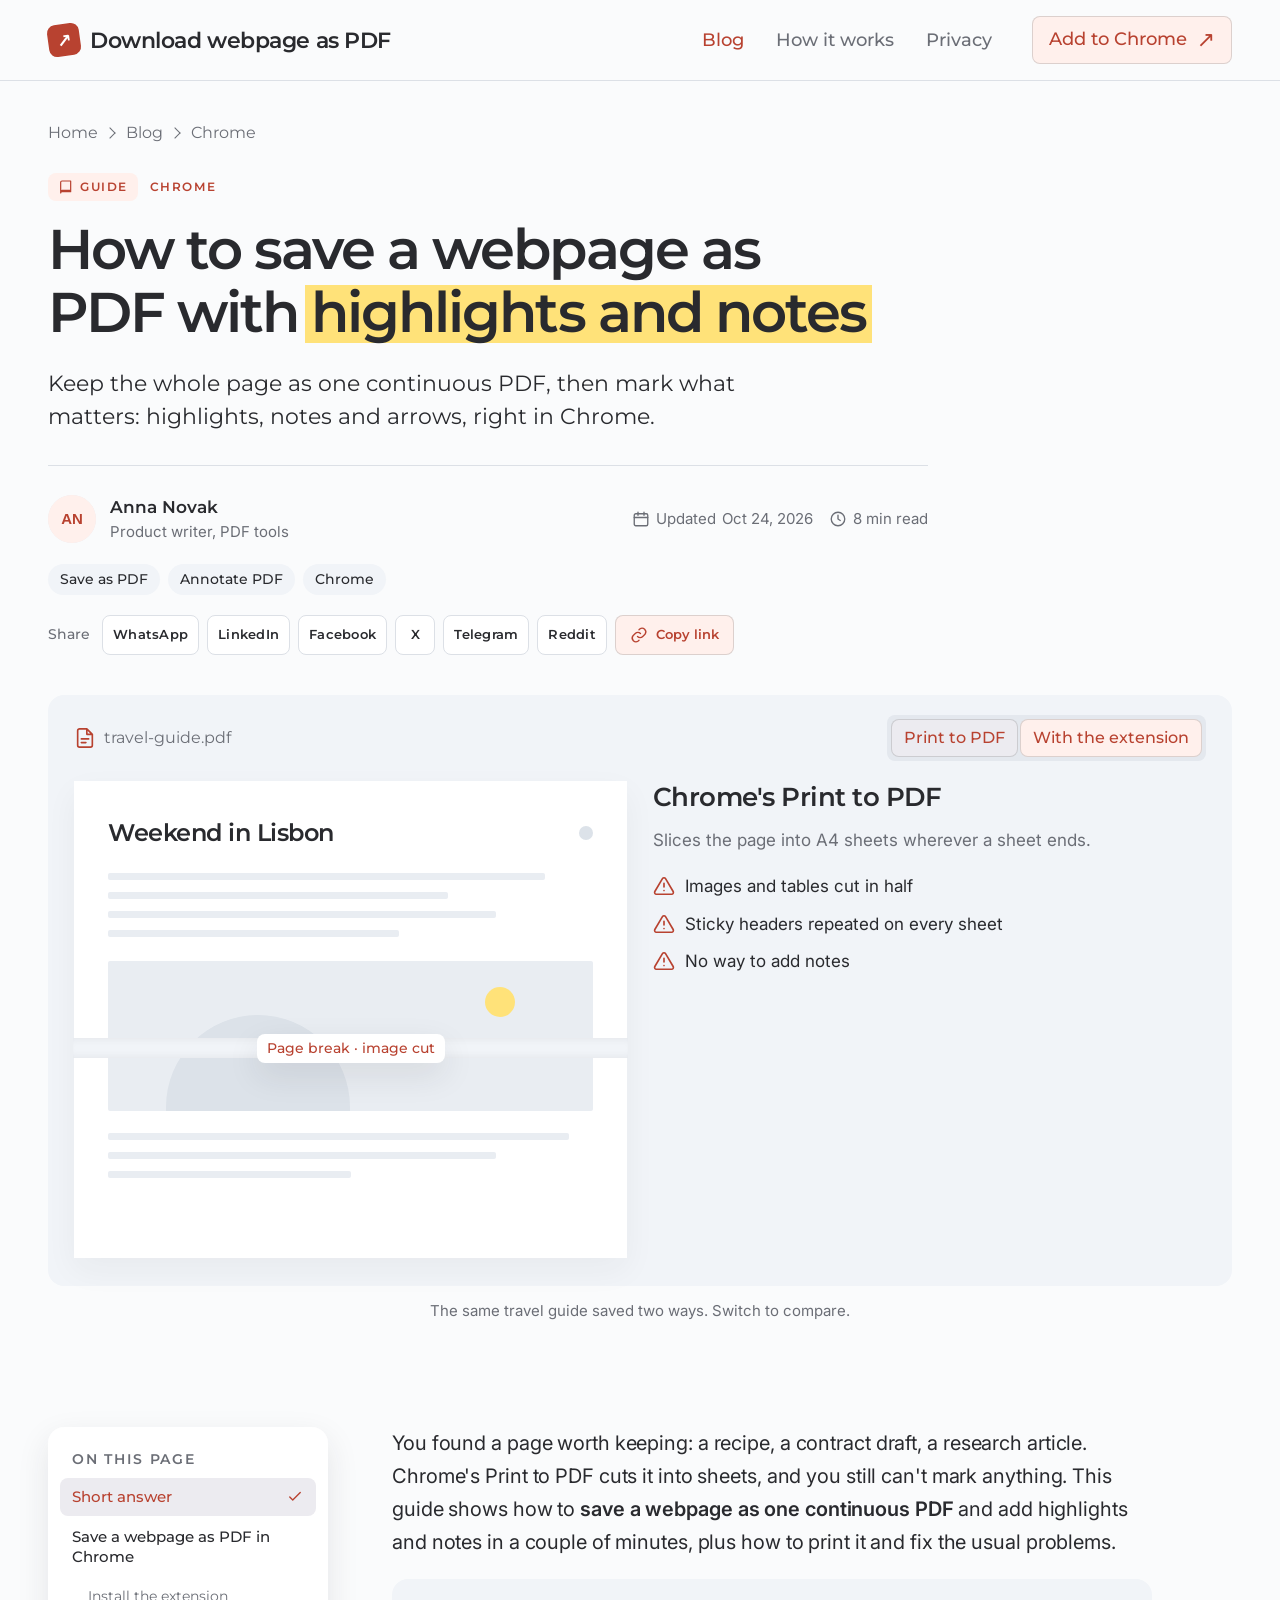
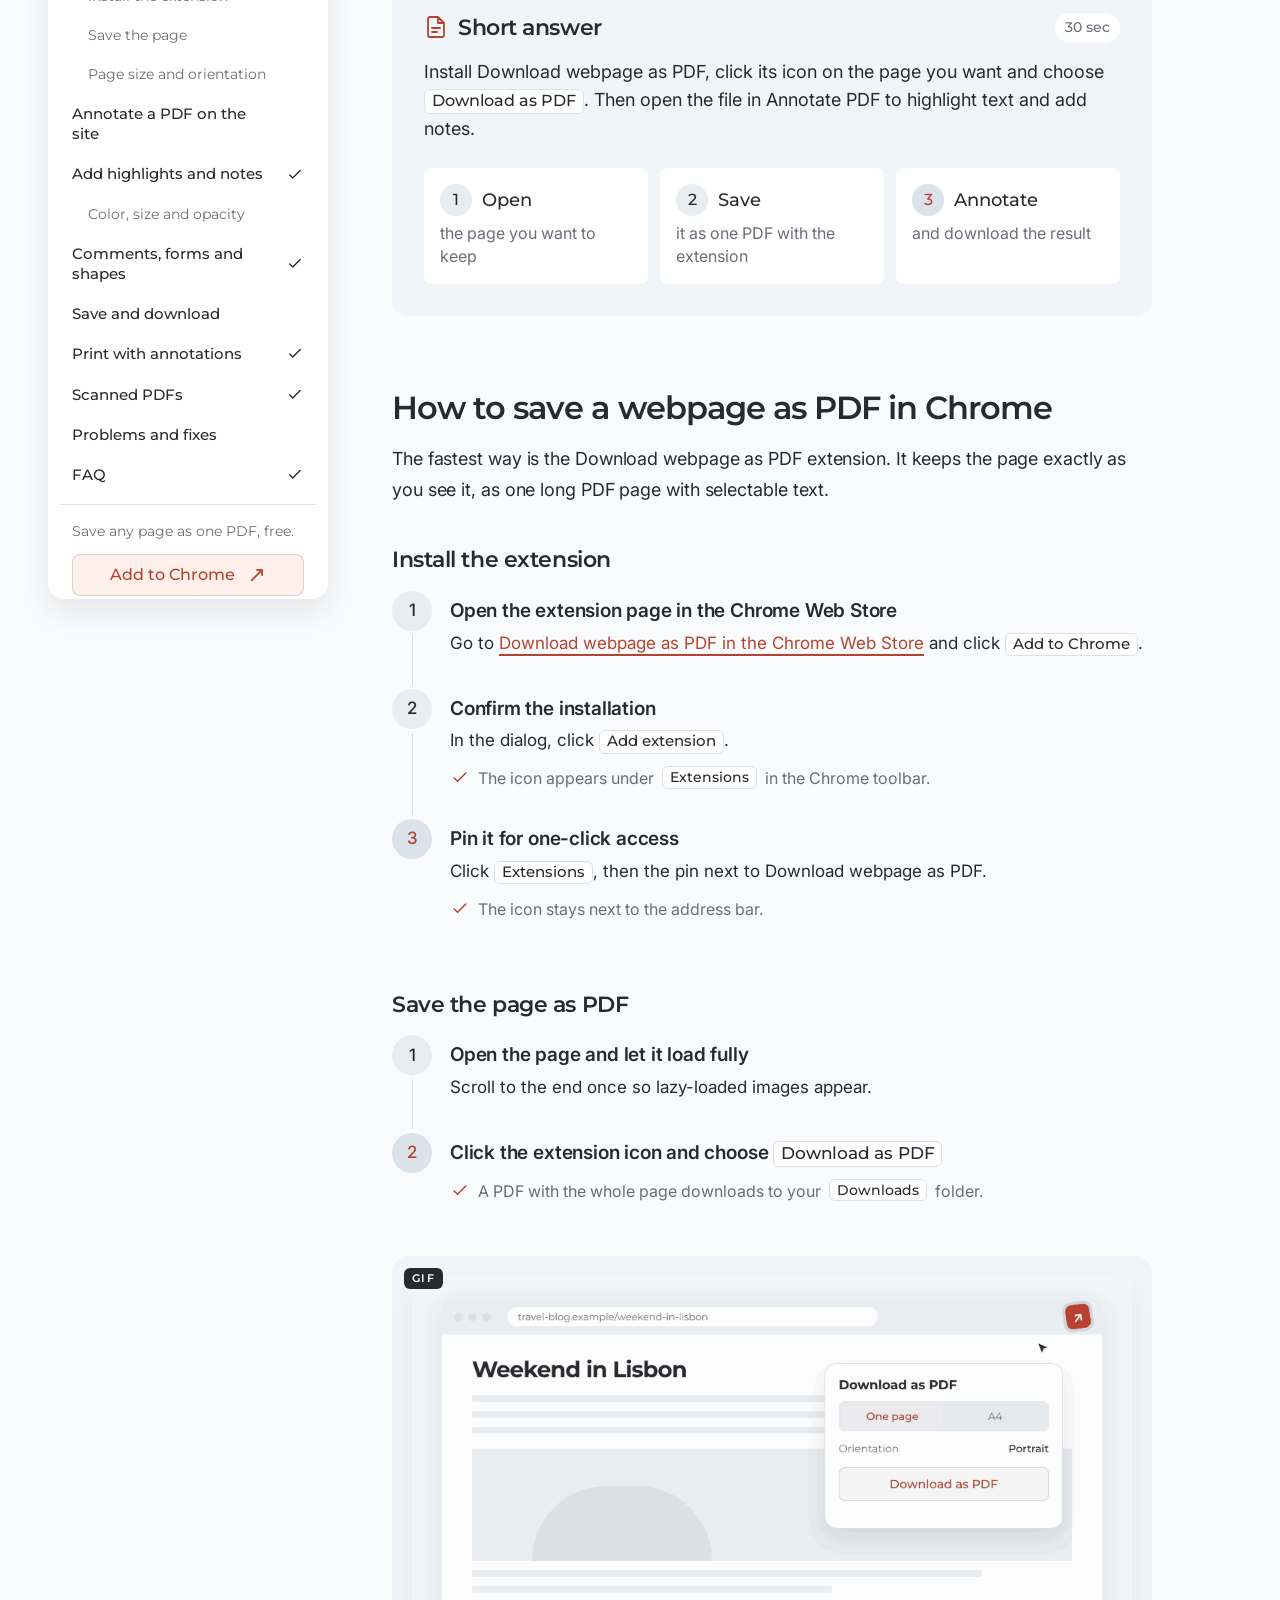
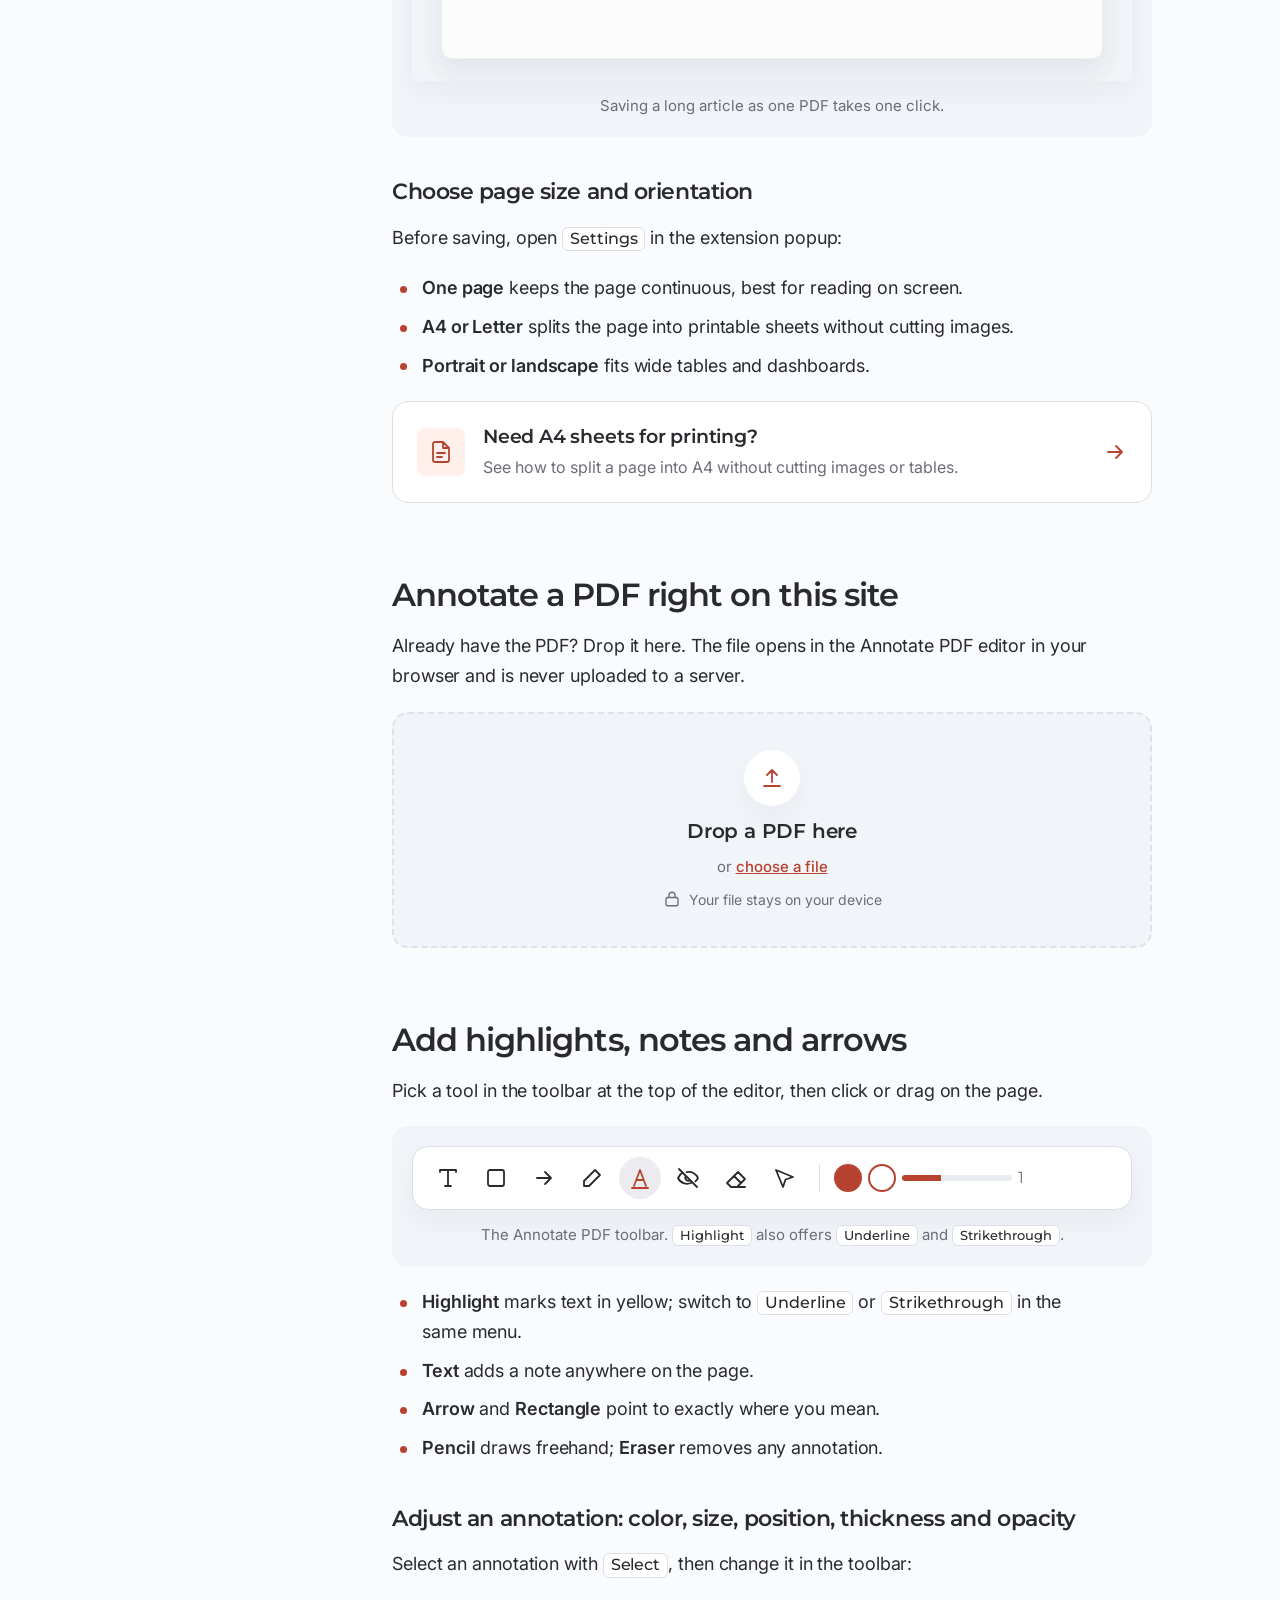
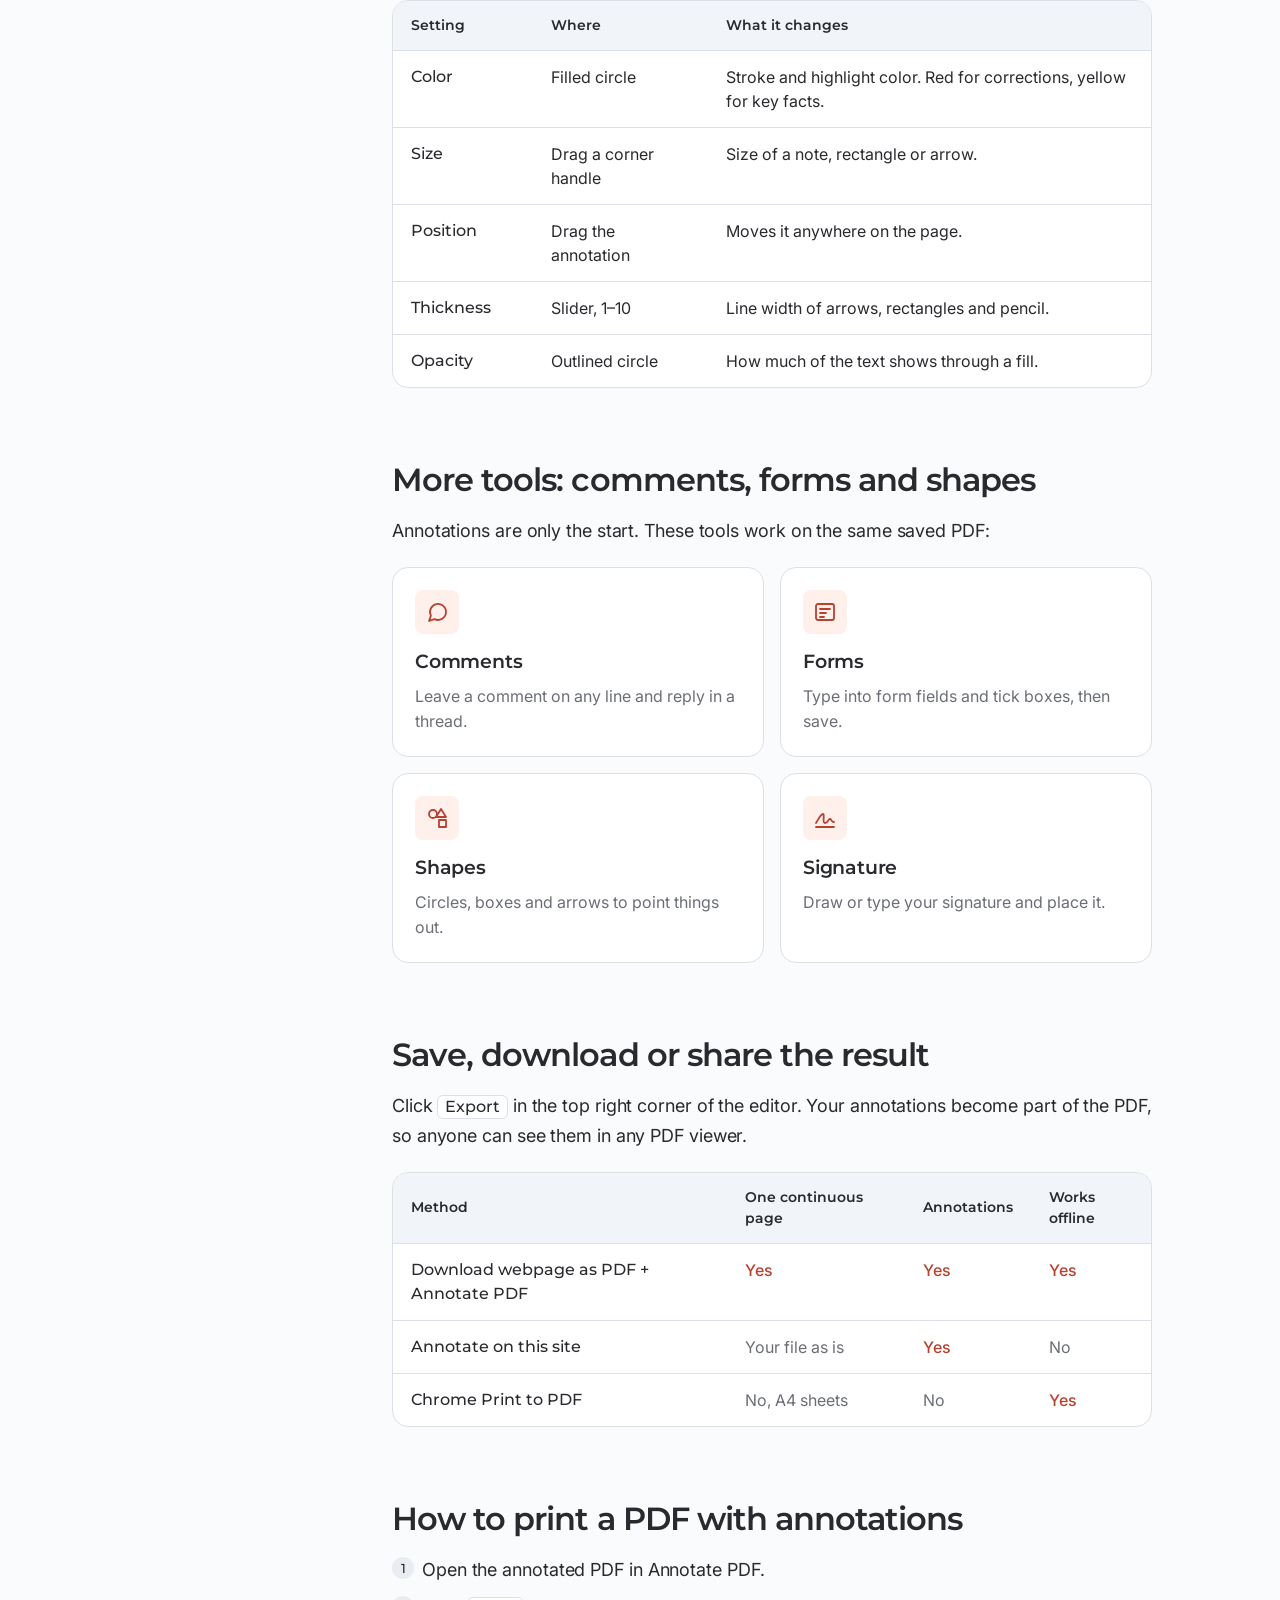
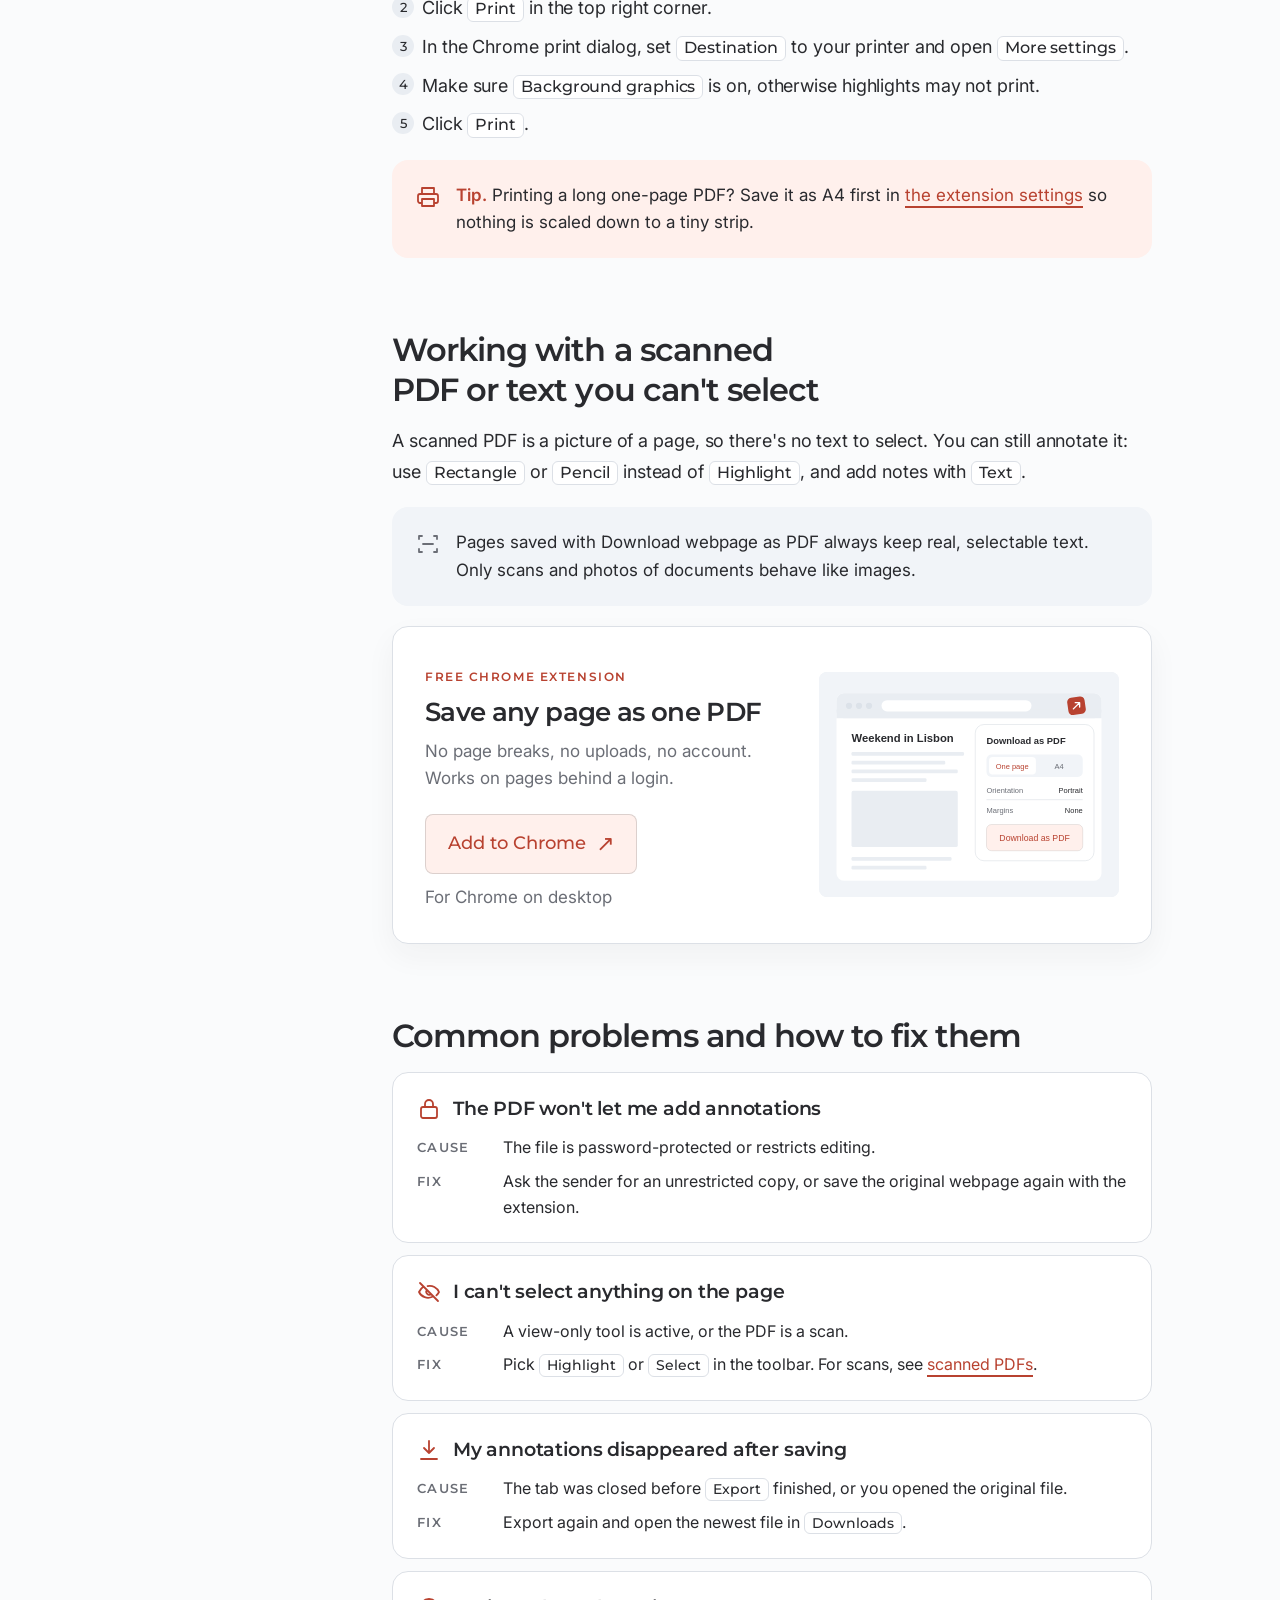
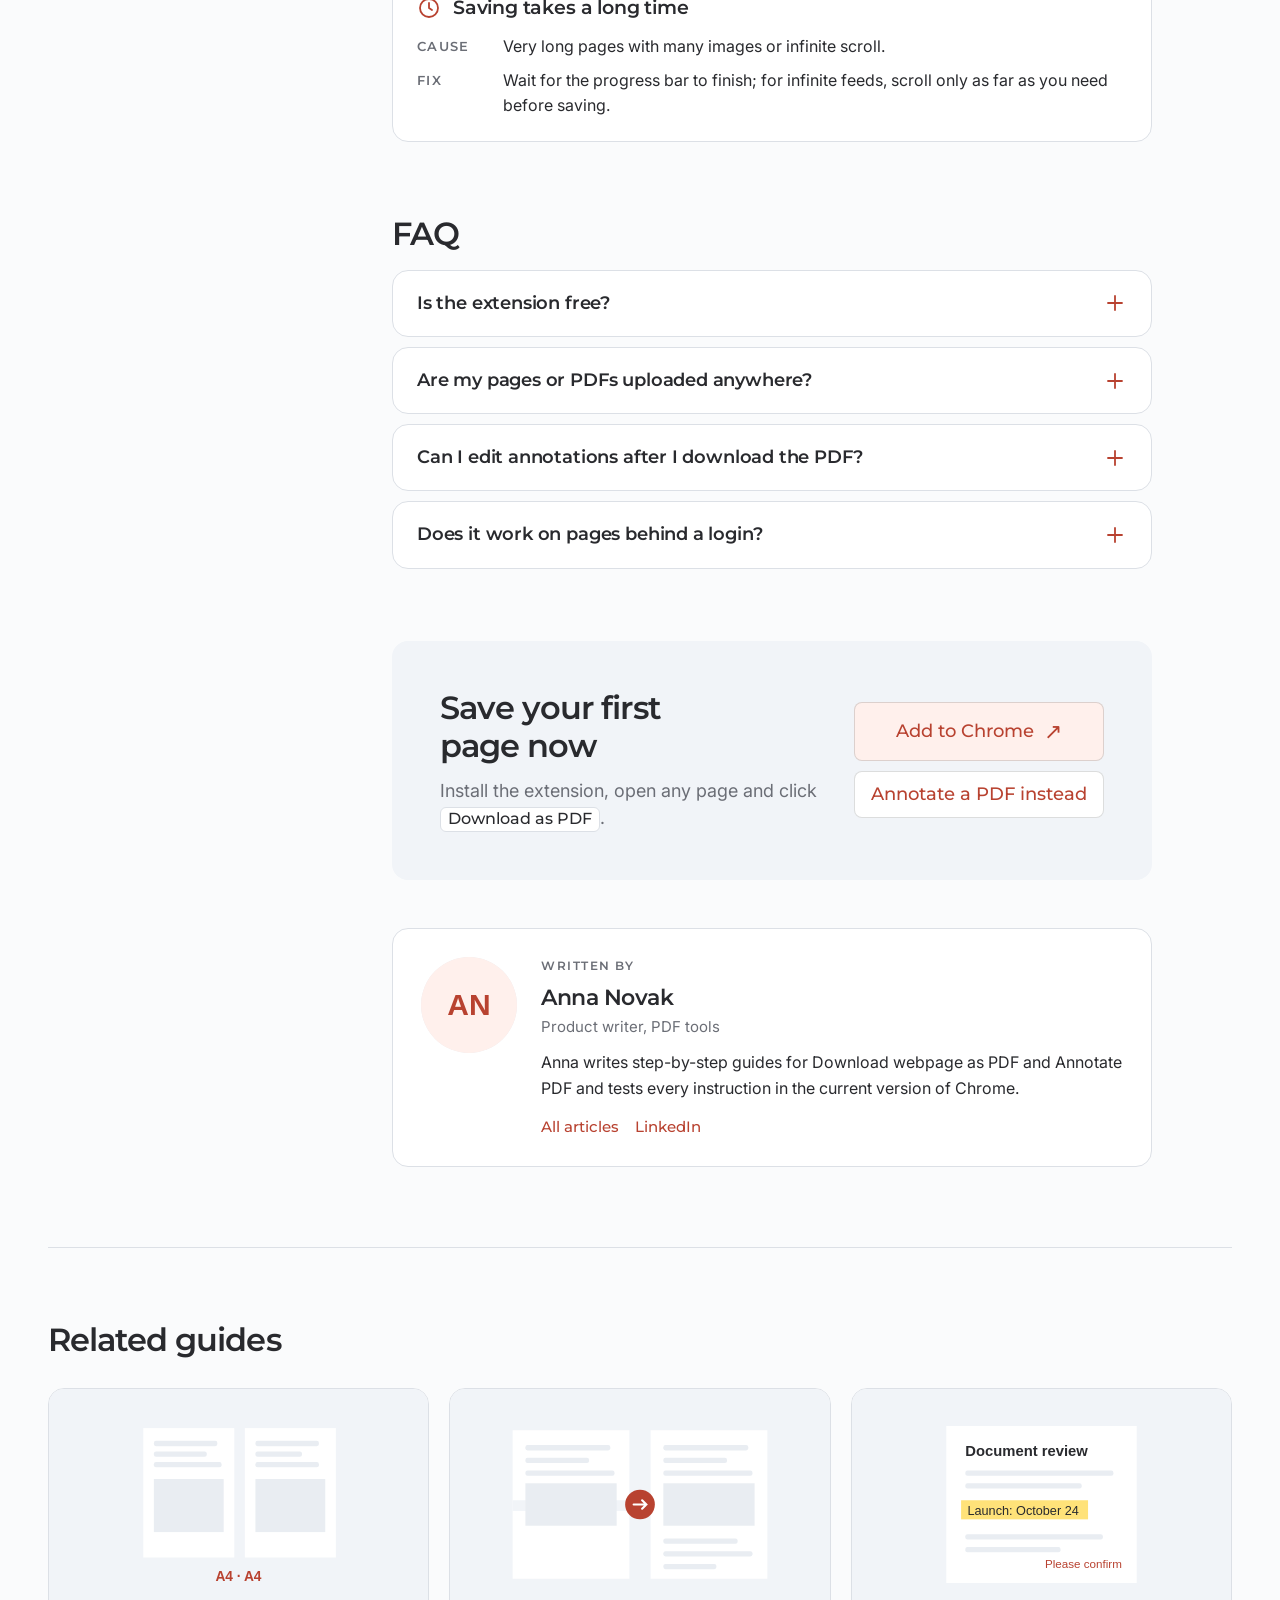
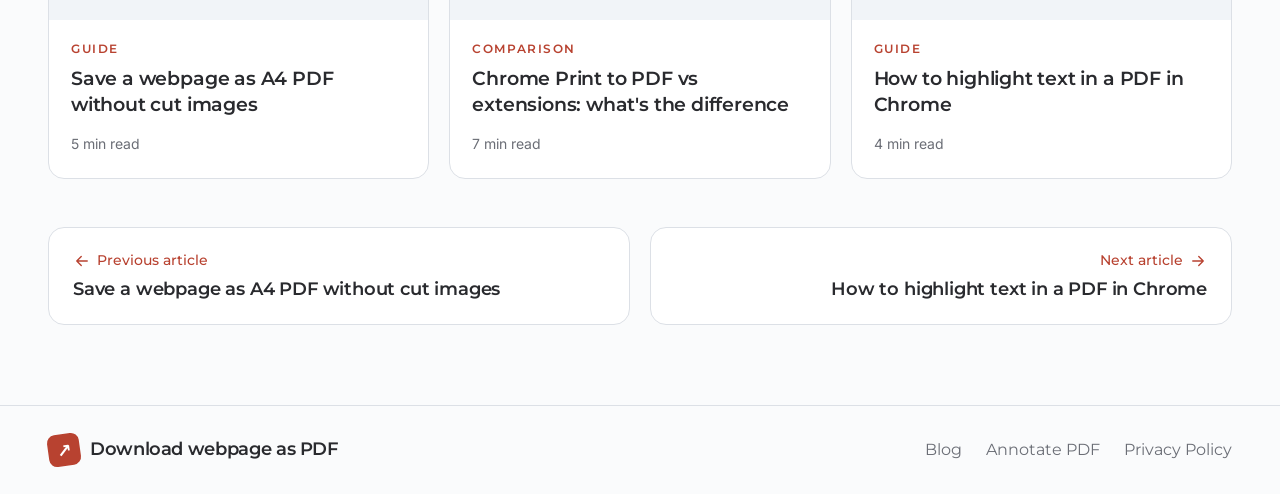
==== article-template/index.html @ 57ac7605 "Add blog and unlisted noindex article template" ====
<!doctype html>
<html lang="en">
<head>
  <meta charset="utf-8">
  <meta name="viewport" content="width=device-width, initial-scale=1">
  <meta name="robots" content="noindex, nofollow, noimageindex">
  <!-- TEMPLATE: all copy below is demo content. Replace per article; keep the structure and classes. -->
  <title>How to Save a Webpage as PDF with Highlights and Notes — Download webpage as PDF</title>
  <meta name="description" content="Save any webpage as one continuous PDF in Chrome, then add highlights, notes and arrows. Step-by-step guide with settings, printing and fixes.">
  <link rel="canonical" href="https://downloadwebpageaspdf.com/article-template/">
  <meta property="og:type" content="article">
  <meta property="og:title" content="How to save a webpage as PDF with highlights and notes">
  <meta property="og:description" content="One continuous PDF, then highlights, notes and arrows. Step by step.">
  <meta property="og:url" content="https://downloadwebpageaspdf.com/article-template/">
  <meta property="og:image" content="https://downloadwebpageaspdf.com/assets/download-webpage-as-pdf-og.png">
  <meta name="twitter:card" content="summary_large_image">
  <link rel="icon" href="/favicon/favicon.png" type="image/png">
  <link rel="preload" href="/assets/editorial/fonts/Montserrat-Variable.woff2" as="font" type="font/woff2" crossorigin>
  <link rel="preload" href="/assets/editorial/fonts/Inter-Variable.woff2" as="font" type="font/woff2" crossorigin>
  <link rel="stylesheet" href="/assets/editorial/css/tokens.css">
  <link rel="stylesheet" href="/assets/editorial/css/article.css">
  <script src="/assets/editorial/js/article.js" defer></script>
</head>
<body>
<!-- Icon sprite: Anpdf line style, 24px grid, stroke 1.8 -->
<svg width="0" height="0" style="position:absolute" aria-hidden="true">
  <defs>
    <symbol id="i-file" viewBox="0 0 24 24"><path d="M14 2H6a2 2 0 0 0-2 2v16a2 2 0 0 0 2 2h12a2 2 0 0 0 2-2V8l-6-6ZM14 2v6h6M8 13h8M8 17h5"/></symbol>
    <symbol id="i-check" viewBox="0 0 24 24"><path d="m5 12 4 4L19 6"/></symbol>
    <symbol id="i-plus" viewBox="0 0 24 24"><path d="M12 5v14M5 12h14"/></symbol>
    <symbol id="i-chev" viewBox="0 0 24 24"><path d="m6 9 6 6 6-6"/></symbol>
    <symbol id="i-left" viewBox="0 0 24 24"><path d="M19 12H5m6-6-6 6 6 6"/></symbol>
    <symbol id="i-right" viewBox="0 0 24 24"><path d="M5 12h14m-6-6 6 6-6 6"/></symbol>
    <symbol id="i-link" viewBox="0 0 24 24"><path d="M10 14a5 5 0 0 0 7 0l3-3a5 5 0 0 0-7-7l-1 1M14 10a5 5 0 0 0-7 0l-3 3a5 5 0 0 0 7 7l1-1"/></symbol>
    <symbol id="i-cal" viewBox="0 0 24 24"><rect x="3" y="5" width="18" height="16" rx="2"/><path d="M16 3v4M8 3v4M3 10h18"/></symbol>
    <symbol id="i-clock" viewBox="0 0 24 24"><circle cx="12" cy="12" r="9"/><path d="M12 7v5l3 2"/></symbol>
    <symbol id="i-book" viewBox="0 0 24 24"><path d="M4 5a2 2 0 0 1 2-2h13v16H6a2 2 0 0 0-2 2V5ZM4 19a2 2 0 0 1 2-2h13"/></symbol>
    <symbol id="i-pen" viewBox="0 0 24 24"><path d="m9 11 8-8 4 4-8 8M9 11l4 4-3 3-4-4 3-3ZM6 14l-3 7 7-3"/></symbol>
    <symbol id="i-text" viewBox="0 0 24 24"><path d="M4 6V4h16v2M12 4v16M9 20h6"/></symbol>
    <symbol id="i-rect" viewBox="0 0 24 24"><rect x="4" y="4" width="16" height="16" rx="2"/></symbol>
    <symbol id="i-arrow" viewBox="0 0 24 24"><path d="M5 12h14m-6-6 6 6-6 6"/></symbol>
    <symbol id="i-pencil" viewBox="0 0 24 24"><path d="M15 4l5 5L9 20H4v-5L15 4Z"/></symbol>
    <symbol id="i-hl" viewBox="0 0 24 24"><path d="M6 20 12 4l6 16M8.5 14h7M4 22h16"/></symbol>
    <symbol id="i-eye" viewBox="0 0 24 24"><path d="M3 3l18 18M10.6 6.1A10 10 0 0 1 22 12a14 14 0 0 1-2.6 3.4M6.6 6.6A14 14 0 0 0 2 12a10 10 0 0 0 13.4 4.8M9.9 9.9a3 3 0 0 0 4.2 4.2"/></symbol>
    <symbol id="i-erase" viewBox="0 0 24 24"><path d="m7 21-4-4 11-11 7 7-8 8H7ZM10 10l7 7M7 21h14"/></symbol>
    <symbol id="i-cursor" viewBox="0 0 24 24"><path d="m4 4 7 17 2.5-7.5L21 11 4 4Z"/></symbol>
    <symbol id="i-chat" viewBox="0 0 24 24"><path d="M21 12a8 8 0 0 1-11.6 7.1L4 21l1.9-5.4A8 8 0 1 1 21 12Z"/></symbol>
    <symbol id="i-form" viewBox="0 0 24 24"><rect x="3" y="4" width="18" height="16" rx="2"/><path d="M7 9h10M7 13h6M7 17h4"/></symbol>
    <symbol id="i-shapes" viewBox="0 0 24 24"><circle cx="8" cy="8" r="4"/><path d="M14 14h7v7h-7zM16 3l5 8h-10z"/></symbol>
    <symbol id="i-sign" viewBox="0 0 24 24"><path d="M3 17c3-5 5-9 7-9s-1 9 2 9 3-4 5-4 1 3 4 3M3 21h18"/></symbol>
    <symbol id="i-download" viewBox="0 0 24 24"><path d="M12 3v12m-5-5 5 5 5-5M4 21h16"/></symbol>
    <symbol id="i-print" viewBox="0 0 24 24"><path d="M6 9V3h12v6M6 18H4a2 2 0 0 1-2-2v-5a2 2 0 0 1 2-2h16a2 2 0 0 1 2 2v5a2 2 0 0 1-2 2h-2M6 14h12v7H6z"/></symbol>
    <symbol id="i-scan" viewBox="0 0 24 24"><path d="M3 7V4h3M18 4h3v3M21 17v3h-3M6 20H3v-3M7 12h10"/></symbol>
    <symbol id="i-alert" viewBox="0 0 24 24"><path d="M12 9v4M12 17h.01M10.3 3.9 2 18a2 2 0 0 0 1.7 3h16.6a2 2 0 0 0 1.7-3L13.7 3.9a2 2 0 0 0-3.4 0Z"/></symbol>
    <symbol id="i-lock" viewBox="0 0 24 24"><rect x="4" y="10" width="16" height="11" rx="2"/><path d="M8 10V7a4 4 0 0 1 8 0v3"/></symbol>
    <symbol id="i-upload" viewBox="0 0 24 24"><path d="M12 16V4m-5 5 5-5 5 5M4 20h16"/></symbol>
    <symbol id="i-info" viewBox="0 0 24 24"><circle cx="12" cy="12" r="9"/><path d="M12 11v5M12 8h.01"/></symbol>
    <symbol id="i-share" viewBox="0 0 24 24"><circle cx="18" cy="5" r="3"/><circle cx="6" cy="12" r="3"/><circle cx="18" cy="19" r="3"/><path d="m8.6 13.5 6.8 4M15.4 6.5l-6.8 4"/></symbol>
  </defs>
</svg>

<a class="skip" href="#content">Skip to content</a>

<header class="site-header">
  <div class="wrap">
    <a class="brand" href="/"><span class="brand-mark" aria-hidden="true">↗</span>Download webpage as PDF</a>
    <nav class="nav" aria-label="Main"><a href="/blog/" aria-current="page">Blog</a><a href="/#how-it-works">How it works</a><a href="/#privacy">Privacy</a></nav>
    <a class="btn" data-cws href="https://chromewebstore.google.com/detail/download-web-as-pdf/ooaclffhlgljhnodmnecbafldiinnagg?hl=en&amp;utm_source=site&amp;utm_medium=article&amp;utm_content=header" target="_blank" rel="noopener"><span>Add<span class="lbl-long"> to Chrome</span></span> <span class="arr" aria-hidden="true">↗</span></a>
  </div>
  <div class="progress" aria-hidden="true"></div>
</header>

<main id="content">
  <!-- ============ 1. TOP OF ARTICLE ============ -->
  <section class="top wrap">
    <div class="top-inner">
      <nav class="crumbs" aria-label="Breadcrumb">
        <ol><li><a href="/">Home</a></li><li><a href="/blog/">Blog</a></li><li><a role="link" aria-disabled="true" title="Example content" aria-current="page">Chrome</a></li></ol>
      </nav>

      <div class="kicker">
        <span class="badge"><svg class="i"><use href="#i-book"/></svg>Guide</span>
        <a class="eyebrow" role="link" aria-disabled="true" title="Example content">Chrome</a>
      </div>

      <h1>How to save a webpage as PDF with <span class="hl">highlights and notes</span></h1>
      <p class="lead">Keep the whole page as one continuous PDF, then mark what matters: highlights, notes and arrows, right in Chrome.</p>

      <div class="byline">
        <div class="author">
          <img class="avatar" src="/assets/editorial/img/author.svg" width="48" height="48" alt="Anna Novak">
          <div>
            <a class="author-name" role="link" aria-disabled="true" title="Example content">Anna Novak</a>
            <div class="author-role">Product writer, PDF tools</div>
          </div>
        </div>
        <div class="meta">
          <span><svg class="i"><use href="#i-cal"/></svg>Updated <time datetime="2026-10-24">Oct 24, 2026</time></span>
          <span><svg class="i"><use href="#i-clock"/></svg>8 min read</span>
        </div>
      </div>

      <div class="byline" style="border-top:0;padding-top:0;margin-top:20px">
        <ul class="tags" aria-label="Tags" style="margin-top:0">
          <li><a role="link" aria-disabled="true" title="Example content">Save as PDF</a></li>
          <li><a role="link" aria-disabled="true" title="Example content">Annotate PDF</a></li>
          <li><a role="link" aria-disabled="true" title="Example content">Chrome</a></li>
        </ul>
        <div class="share" data-share>
          <span class="share-label">Share</span>
          <a class="net" data-net="whatsapp" href="#" target="_blank" rel="noopener" aria-label="Share on WhatsApp">WhatsApp</a>
          <a class="net" data-net="linkedin" href="#" target="_blank" rel="noopener" aria-label="Share on LinkedIn">LinkedIn</a>
          <a class="net" data-net="facebook" href="#" target="_blank" rel="noopener" aria-label="Share on Facebook">Facebook</a>
          <a class="net" data-net="x" href="#" target="_blank" rel="noopener" aria-label="Share on X">X</a>
          <a class="net" data-net="telegram" href="#" target="_blank" rel="noopener" aria-label="Share on Telegram">Telegram</a>
          <a class="net" data-net="reddit" href="#" target="_blank" rel="noopener" aria-label="Share on Reddit">Reddit</a>
          <button class="copy" type="button" data-copy><svg class="i"><use href="#i-link"/></svg><span>Copy link</span></button>
        </div>
      </div>
    </div>

    <!-- Large image under H1: interactive before/after. Replace with an <img> per article if needed. -->
    <figure class="cover" style="margin-top:40px">
      <div class="example" data-view="paged" data-compare>
        <div class="example-bar">
          <span class="file"><svg class="i"><use href="#i-file"/></svg>travel-guide.pdf</span>
          <div class="switch" role="group" aria-label="Compare result">
            <button class="btn" type="button" data-set="paged" aria-pressed="true">Print to PDF</button>
            <button class="btn" type="button" data-set="continuous" aria-pressed="false">With the extension</button>
          </div>
        </div>
        <div class="stage">
          <div class="sheet" aria-hidden="true">
            <div class="doc-heading">Weekend in Lisbon<span class="doc-dot"></span></div>
            <div class="rule w90"></div><div class="rule w70"></div><div class="rule w80"></div><div class="rule w60"></div>
            <div class="pic"><div class="break"><span>Page break · image cut</span></div></div>
            <div class="rule w95" style="margin-top:22px"></div><div class="rule w80"></div><div class="rule w50"></div>
            <div class="sheet-note"><span class="mark">Book the tram tour</span><br>before Friday</div>
          </div>
          <div class="cover-copy" aria-live="polite">
            <div data-when="paged">
              <p class="cover-title" style="font-size:26px;line-height:1.3;font-weight:600;letter-spacing:-.02em;font-family:var(--font-sans);color:var(--text);margin:0">Chrome's Print to PDF</p>
              <p>Slices the page into A4 sheets wherever a sheet ends.</p>
              <ul><li><svg class="i"><use href="#i-alert"/></svg>Images and tables cut in half</li><li><svg class="i"><use href="#i-alert"/></svg>Sticky headers repeated on every sheet</li><li><svg class="i"><use href="#i-alert"/></svg>No way to add notes</li></ul>
            </div>
            <div data-when="continuous" hidden>
              <p class="cover-title" style="font-size:26px;line-height:1.3;font-weight:600;letter-spacing:-.02em;font-family:var(--font-sans);color:var(--text);margin:0">Download webpage as PDF</p>
              <p>Saves the page as one continuous PDF, ready to annotate.</p>
              <ul><li><svg class="i"><use href="#i-check"/></svg>Nothing cut, text stays selectable</li><li><svg class="i"><use href="#i-check"/></svg>Highlights, notes and arrows</li><li><svg class="i"><use href="#i-check"/></svg>Stays on your device</li></ul>
            </div>
          </div>
        </div>
      </div>
      <figcaption class="caption">The same travel guide saved two ways. Switch to compare.</figcaption>
    </figure>
  </section>

  <!-- ============ 2. BODY: TOC + CONTENT ============ -->
  <div class="body wrap">
    <details class="toc" open data-toc>
      <summary>On this page<svg class="i"><use href="#i-chev"/></svg></summary>
      <ol>
        <li><a href="#short-answer">Short answer<svg class="i"><use href="#i-check"/></svg></a></li>
        <li><a href="#extension">Save a webpage as PDF in Chrome<svg class="i"><use href="#i-check"/></svg></a></li>
        <li class="sub"><a href="#install">Install the extension</a></li>
        <li class="sub"><a href="#save">Save the page</a></li>
        <li class="sub"><a href="#page-size">Page size and orientation</a></li>
        <li><a href="#on-site">Annotate a PDF on the site<svg class="i"><use href="#i-check"/></svg></a></li>
        <li><a href="#annotations">Add highlights and notes<svg class="i"><use href="#i-check"/></svg></a></li>
        <li class="sub"><a href="#settings">Color, size and opacity</a></li>
        <li><a href="#more-tools">Comments, forms and shapes<svg class="i"><use href="#i-check"/></svg></a></li>
        <li><a href="#download">Save and download<svg class="i"><use href="#i-check"/></svg></a></li>
        <li><a href="#print">Print with annotations<svg class="i"><use href="#i-check"/></svg></a></li>
        <li><a href="#scanned">Scanned PDFs<svg class="i"><use href="#i-check"/></svg></a></li>
        <li><a href="#problems">Problems and fixes<svg class="i"><use href="#i-check"/></svg></a></li>
        <li><a href="#faq">FAQ<svg class="i"><use href="#i-check"/></svg></a></li>
      </ol>
      <div class="toc-cta">
        <p>Save any page as one PDF, free.</p>
        <a class="btn" data-cws href="https://chromewebstore.google.com/detail/download-web-as-pdf/ooaclffhlgljhnodmnecbafldiinnagg?hl=en&amp;utm_source=site&amp;utm_medium=article&amp;utm_content=toc" target="_blank" rel="noopener">Add to Chrome <span class="arr" aria-hidden="true">↗</span></a>
      </div>
    </details>

    <article class="prose">
      <!-- First paragraph: the reader's task, the benefit, a reason to keep reading -->
      <p class="intro">You found a page worth keeping: a recipe, a contract draft, a research article. Chrome's Print to PDF cuts it into sheets, and you still can't mark anything. This guide shows how to <b>save a webpage as one continuous PDF</b> and add highlights and notes in a couple of minutes, plus how to print it and fix the usual problems.</p>

      <!-- Visually distinct block on its own background -->
      <section class="answer" id="short-answer" aria-labelledby="short-answer-title">
        <div class="answer-head" id="short-answer-title"><svg class="i"><use href="#i-file"/></svg>Short answer<span class="chip">30 sec</span></div>
        <p>Install Download webpage as PDF, click its icon on the page you want and choose <span class="ui">Download as PDF</span>. Then open the file in Annotate PDF to highlight text and add notes.</p>
        <ol class="mini-steps">
          <li><b><span>1</span>Open</b>the page you want to keep</li>
          <li><b><span>2</span>Save</b>it as one PDF with the extension</li>
          <li><b><span>3</span>Annotate</b>and download the result</li>
        </ol>
      </section>

      <!-- H2 → method 1 (in the extension) -->
      <h2 id="extension">How to save a webpage as PDF in Chrome</h2>
      <p>The fastest way is the Download webpage as PDF extension. It keeps the page exactly as you see it, as one long PDF page with selectable text.</p>

      <h3 id="install">Install the extension</h3>
      <ol class="steps">
        <li>
          <div class="step-title">Open the extension page in the Chrome Web Store</div>
          <div class="step-text">Go to <a data-cws href="https://chromewebstore.google.com/detail/download-web-as-pdf/ooaclffhlgljhnodmnecbafldiinnagg?hl=en&amp;utm_source=site&amp;utm_medium=article&amp;utm_content=step" target="_blank" rel="noopener">Download webpage as PDF in the Chrome Web Store</a> and click <span class="ui">Add to Chrome</span>.</div>
        </li>
        <li>
          <div class="step-title">Confirm the installation</div>
          <div class="step-text">In the dialog, click <span class="ui">Add extension</span>.</div>
          <div class="step-result"><svg class="i"><use href="#i-check"/></svg>The icon appears under <span class="ui">Extensions</span> in the Chrome toolbar.</div>
        </li>
        <li>
          <div class="step-title">Pin it for one-click access</div>
          <div class="step-text">Click <span class="ui">Extensions</span>, then the pin next to Download webpage as PDF.</div>
          <div class="step-result"><svg class="i"><use href="#i-check"/></svg>The icon stays next to the address bar.</div>
        </li>
      </ol>

      <h3 id="save">Save the page as PDF</h3>
      <ol class="steps">
        <li>
          <div class="step-title">Open the page and let it load fully</div>
          <div class="step-text">Scroll to the end once so lazy-loaded images appear.</div>
        </li>
        <li>
          <div class="step-title">Click the extension icon and choose <span class="ui">Download as PDF</span></div>
          <div class="step-result"><svg class="i"><use href="#i-check"/></svg>A PDF with the whole page downloads to your <span class="ui">Downloads</span> folder.</div>
        </li>
      </ol>

      <!-- GIF + caption -->
      <figure class="media gif">
        <span class="gif-badge">GIF</span>
        <img src="/assets/editorial/img/demo.gif" width="960" height="540" loading="lazy" alt="Clicking the extension icon and saving the page as one continuous PDF">
        <figcaption>Saving a long article as one PDF takes one click.</figcaption>
      </figure>

      <h3 id="page-size">Choose page size and orientation</h3>
      <p>Before saving, open <span class="ui">Settings</span> in the extension popup:</p>
      <ul>
        <li><b>One page</b> keeps the page continuous, best for reading on screen.</li>
        <li><b>A4 or Letter</b> splits the page into printable sheets without cutting images.</li>
        <li><b>Portrait or landscape</b> fits wide tables and dashboards.</li>
      </ul>

      <!-- Interactive callout: whole block is the link -->
      <a class="callout" role="link" aria-disabled="true" title="Example content" data-callout>
        <span class="callout-icon"><svg class="i"><use href="#i-file"/></svg></span>
        <span>
          <span class="callout-title"><span>Need A4 sheets for printing?</span></span>
          <span class="callout-text" style="display:block">See how to split a page into A4 without cutting images or tables.</span>
        </span>
        <svg class="i callout-go"><use href="#i-right"/></svg>
      </a>

      <!-- H2 → method 2 (directly on the site) + file upload -->
      <h2 id="on-site">Annotate a PDF right on this site</h2>
      <p>Already have the PDF? Drop it here. The file opens in the Annotate PDF editor in your browser and is never uploaded to a server.</p>

      <div class="drop" data-drop>
        <span class="drop-icon"><svg class="i"><use href="#i-upload"/></svg></span>
        <span class="drop-title">Drop a PDF here</span>
        <span class="drop-text">or <label for="pdf-file" style="color:var(--accent);text-decoration:underline;cursor:pointer;font-weight:500">choose a file</label></span>
        <input id="pdf-file" type="file" accept="application/pdf,.pdf">
        <div class="drop-file" aria-live="polite">
          <svg class="i"><use href="#i-file"/></svg><b data-name>file.pdf</b><span data-size></span>
          <a class="btn" data-open href="#">Open in editor <span class="arr" aria-hidden="true">↗</span></a>
        </div>
        <span class="drop-privacy"><svg class="i"><use href="#i-lock"/></svg>Your file stays on your device</span>
      </div>

      <!-- H2 → annotations + settings -->
      <h2 id="annotations">Add highlights, notes and arrows</h2>
      <p>Pick a tool in the toolbar at the top of the editor, then click or drag on the page.</p>
      <figure class="media">
        <div class="toolbar" role="img" aria-label="Annotate PDF toolbar: Text, Rectangle, Arrow, Pencil, Highlight (selected), Hide, Eraser, Select, color, size">
          <span class="t"><svg class="i"><use href="#i-text"/></svg></span>
          <span class="t"><svg class="i"><use href="#i-rect"/></svg></span>
          <span class="t"><svg class="i"><use href="#i-arrow"/></svg></span>
          <span class="t"><svg class="i"><use href="#i-pencil"/></svg></span>
          <span class="t" aria-current="true"><svg class="i"><use href="#i-hl"/></svg></span>
          <span class="t"><svg class="i"><use href="#i-eye"/></svg></span>
          <span class="t"><svg class="i"><use href="#i-erase"/></svg></span>
          <span class="t"><svg class="i"><use href="#i-cursor"/></svg></span>
          <span class="sep"></span>
          <span class="dot"></span><span class="ring"></span><span class="slider"></span><span class="val">1</span>
        </div>
        <figcaption>The Annotate PDF toolbar. <span class="ui">Highlight</span> also offers <span class="ui">Underline</span> and <span class="ui">Strikethrough</span>.</figcaption>
      </figure>
      <ul>
        <li><b>Highlight</b> marks text in yellow; switch to <span class="ui">Underline</span> or <span class="ui">Strikethrough</span> in the same menu.</li>
        <li><b>Text</b> adds a note anywhere on the page.</li>
        <li><b>Arrow</b> and <b>Rectangle</b> point to exactly where you mean.</li>
        <li><b>Pencil</b> draws freehand; <b>Eraser</b> removes any annotation.</li>
      </ul>

      <h3 id="settings">Adjust an annotation: color, size, position, thickness and opacity</h3>
      <p>Select an annotation with <span class="ui">Select</span>, then change it in the toolbar:</p>
      <div class="table">
        <table>
          <thead><tr><th scope="col">Setting</th><th scope="col">Where</th><th scope="col">What it changes</th></tr></thead>
          <tbody>
            <tr><td>Color</td><td>Filled circle</td><td>Stroke and highlight color. Red for corrections, yellow for key facts.</td></tr>
            <tr><td>Size</td><td>Drag a corner handle</td><td>Size of a note, rectangle or arrow.</td></tr>
            <tr><td>Position</td><td>Drag the annotation</td><td>Moves it anywhere on the page.</td></tr>
            <tr><td>Thickness</td><td>Slider, 1–10</td><td>Line width of arrows, rectangles and pencil.</td></tr>
            <tr><td>Opacity</td><td>Outlined circle</td><td>How much of the text shows through a fill.</td></tr>
          </tbody>
        </table>
      </div>

      <!-- Collection / подборка -->
      <h2 id="more-tools">More tools: comments, forms and shapes</h2>
      <p>Annotations are only the start. These tools work on the same saved PDF:</p>
      <div class="cards">
        <a class="card" role="link" aria-disabled="true" title="Example content"><span class="card-icon"><svg class="i"><use href="#i-chat"/></svg></span><span class="card-title">Comments</span><span class="card-text">Leave a comment on any line and reply in a thread.</span></a>
        <a class="card" role="link" aria-disabled="true" title="Example content"><span class="card-icon"><svg class="i"><use href="#i-form"/></svg></span><span class="card-title">Forms</span><span class="card-text">Type into form fields and tick boxes, then save.</span></a>
        <a class="card" role="link" aria-disabled="true" title="Example content"><span class="card-icon"><svg class="i"><use href="#i-shapes"/></svg></span><span class="card-title">Shapes</span><span class="card-text">Circles, boxes and arrows to point things out.</span></a>
        <a class="card" role="link" aria-disabled="true" title="Example content"><span class="card-icon"><svg class="i"><use href="#i-sign"/></svg></span><span class="card-title">Signature</span><span class="card-text">Draw or type your signature and place it.</span></a>
      </div>

      <!-- Saving / output -->
      <h2 id="download">Save, download or share the result</h2>
      <p>Click <span class="ui">Export</span> in the top right corner of the editor. Your annotations become part of the PDF, so anyone can see them in any PDF viewer.</p>
      <div class="table">
        <table>
          <thead><tr><th scope="col">Method</th><th scope="col">One continuous page</th><th scope="col">Annotations</th><th scope="col">Works offline</th></tr></thead>
          <tbody>
            <tr><td>Download webpage as PDF + Annotate PDF</td><td class="yes">Yes</td><td class="yes">Yes</td><td class="yes">Yes</td></tr>
            <tr><td>Annotate on this site</td><td class="no">Your file as is</td><td class="yes">Yes</td><td class="no">No</td></tr>
            <tr><td>Chrome Print to PDF</td><td class="no">No, A4 sheets</td><td class="no">No</td><td class="yes">Yes</td></tr>
          </tbody>
        </table>
      </div>

      <!-- Separate printing instruction -->
      <h2 id="print">How to print a PDF with annotations</h2>
      <ol>
        <li>Open the annotated PDF in Annotate PDF.</li>
        <li>Click <span class="ui">Print</span> in the top right corner.</li>
        <li>In the Chrome print dialog, set <span class="ui">Destination</span> to your printer and open <span class="ui">More settings</span>.</li>
        <li>Make sure <span class="ui">Background graphics</span> is on, otherwise highlights may not print.</li>
        <li>Click <span class="ui">Print</span>.</li>
      </ol>
      <aside class="tip"><svg class="i"><use href="#i-print"/></svg><p><b>Tip.</b> Printing a long one-page PDF? Save it as A4 first in <a href="#page-size">the extension settings</a> so nothing is scaled down to a tiny strip.</p></aside>

      <!-- Scanned PDF -->
      <h2 id="scanned">Working with a scanned PDF or text you can't select</h2>
      <p>A scanned PDF is a picture of a page, so there's no text to select. You can still annotate it: use <span class="ui">Rectangle</span> or <span class="ui">Pencil</span> instead of <span class="ui">Highlight</span>, and add notes with <span class="ui">Text</span>.</p>
      <aside class="note"><svg class="i"><use href="#i-scan"/></svg><p>Pages saved with Download webpage as PDF always keep real, selectable text. Only scans and photos of documents behave like images.</p></aside>

      <!-- Promo card -->
      <section class="promo" aria-labelledby="promo-title">
        <div>
          <p class="promo-eyebrow">Free Chrome extension</p>
          <h3 id="promo-title">Save any page as one PDF</h3>
          <p>No page breaks, no uploads, no account. Works on pages behind a login.</p>
          <div class="install">
            <a class="btn btn--lg" data-cws href="https://chromewebstore.google.com/detail/download-web-as-pdf/ooaclffhlgljhnodmnecbafldiinnagg?hl=en&amp;utm_source=site&amp;utm_medium=article&amp;utm_content=promo" target="_blank" rel="noopener">Add to Chrome <span class="arr" aria-hidden="true">↗</span></a>
            <p class="install-note">For Chrome on desktop</p>
          </div>
        </div>
        <img class="promo-img" src="/assets/editorial/img/promo.svg" width="480" height="360" loading="lazy" alt="The extension popup with the Download as PDF button">
      </section>

      <!-- Problems → cause → fix -->
      <h2 id="problems">Common problems and how to fix them</h2>
      <div class="issues">
        <div class="issue">
          <div class="issue-title"><svg class="i"><use href="#i-lock"/></svg>The PDF won't let me add annotations</div>
          <dl><dt>Cause</dt><dd>The file is password-protected or restricts editing.</dd><dt>Fix</dt><dd>Ask the sender for an unrestricted copy, or save the original webpage again with the extension.</dd></dl>
        </div>
        <div class="issue">
          <div class="issue-title"><svg class="i"><use href="#i-eye"/></svg>I can't select anything on the page</div>
          <dl><dt>Cause</dt><dd>A view-only tool is active, or the PDF is a scan.</dd><dt>Fix</dt><dd>Pick <span class="ui">Highlight</span> or <span class="ui">Select</span> in the toolbar. For scans, see <a href="#scanned">scanned PDFs</a>.</dd></dl>
        </div>
        <div class="issue">
          <div class="issue-title"><svg class="i"><use href="#i-download"/></svg>My annotations disappeared after saving</div>
          <dl><dt>Cause</dt><dd>The tab was closed before <span class="ui">Export</span> finished, or you opened the original file.</dd><dt>Fix</dt><dd>Export again and open the newest file in <span class="ui">Downloads</span>.</dd></dl>
        </div>
        <div class="issue">
          <div class="issue-title"><svg class="i"><use href="#i-clock"/></svg>Saving takes a long time</div>
          <dl><dt>Cause</dt><dd>Very long pages with many images or infinite scroll.</dd><dt>Fix</dt><dd>Wait for the progress bar to finish; for infinite feeds, scroll only as far as you need before saving.</dd></dl>
        </div>
      </div>

      <!-- FAQ: question → answer -->
      <h2 id="faq">FAQ</h2>
      <div class="faq">
        <details><summary>Is the extension free?<svg class="i"><use href="#i-plus"/></svg></summary><div>Yes. Saving pages as PDF is free, with no account and no watermark.</div></details>
        <details><summary>Are my pages or PDFs uploaded anywhere?<svg class="i"><use href="#i-plus"/></svg></summary><div>No. The PDF is created and annotated in your browser and stays on your device.</div></details>
        <details><summary>Can I edit annotations after I download the PDF?<svg class="i"><use href="#i-plus"/></svg></summary><div>Yes. Open the downloaded file in Annotate PDF again; highlights and notes stay editable.</div></details>
        <details><summary>Does it work on pages behind a login?<svg class="i"><use href="#i-plus"/></svg></summary><div>Yes. The extension saves the page exactly as you see it in your browser, including pages you are signed in to.</div></details>
      </div>

      <!-- ============ 3. END OF ARTICLE ============ -->
      <section class="final" aria-labelledby="final-title">
        <div>
          <h2 id="final-title">Save your first page now</h2>
          <p>Install the extension, open any page and click <span class="ui">Download as PDF</span>.</p>
        </div>
        <div class="final-actions install">
          <a class="btn btn--lg" data-cws href="https://chromewebstore.google.com/detail/download-web-as-pdf/ooaclffhlgljhnodmnecbafldiinnagg?hl=en&amp;utm_source=site&amp;utm_medium=article&amp;utm_content=final" target="_blank" rel="noopener">Add to Chrome <span class="arr" aria-hidden="true">↗</span></a>
          <a class="btn btn--ghost" href="#on-site">Annotate a PDF instead</a>
        </div>
      </section>

      <section class="author-card" aria-label="About the author">
        <img class="avatar" src="/assets/editorial/img/author.svg" width="96" height="96" alt="Anna Novak">
        <div>
          <p class="author-card-label">Written by</p>
          <a class="author-card-name" role="link" aria-disabled="true" title="Example content">Anna Novak</a>
          <p class="author-card-role">Product writer, PDF tools</p>
          <p class="author-card-bio">Anna writes step-by-step guides for Download webpage as PDF and Annotate PDF and tests every instruction in the current version of Chrome.</p>
          <div class="author-links"><a role="link" aria-disabled="true" title="Example content">All articles</a><a role="link" aria-disabled="true" title="Example author profile">LinkedIn</a></div>
        </div>
      </section>
    </article>
  </div>

  <section class="related wrap" aria-labelledby="related-title">
    <h2 class="section-title" id="related-title">Related guides</h2>
    <div class="related-grid">
      <a class="rel" role="link" aria-disabled="true" title="Example content"><span class="rel-img"><img src="/assets/editorial/img/related-1.svg" alt="" loading="lazy" width="320" height="180"></span><span class="rel-body"><span class="rel-type">Guide</span><span class="rel-title">Save a webpage as A4 PDF without cut images</span><span class="rel-meta">5 min read</span></span></a>
      <a class="rel" role="link" aria-disabled="true" title="Example content"><span class="rel-img"><img src="/assets/editorial/img/related-2.svg" alt="" loading="lazy" width="320" height="180"></span><span class="rel-body"><span class="rel-type">Comparison</span><span class="rel-title">Chrome Print to PDF vs extensions: what's the difference</span><span class="rel-meta">7 min read</span></span></a>
      <a class="rel" role="link" aria-disabled="true" title="Example content"><span class="rel-img"><img src="/assets/editorial/img/related-3.svg" alt="" loading="lazy" width="320" height="180"></span><span class="rel-body"><span class="rel-type">Guide</span><span class="rel-title">How to highlight text in a PDF in Chrome</span><span class="rel-meta">4 min read</span></span></a>
    </div>
  </section>

  <nav class="pager wrap" aria-label="More articles">
    <a class="prev" role="link" aria-disabled="true" title="Example content"><small><svg class="i"><use href="#i-left"/></svg>Previous article</small><b>Save a webpage as A4 PDF without cut images</b></a>
    <a class="next" role="link" aria-disabled="true" title="Example content"><small>Next article<svg class="i"><use href="#i-right"/></svg></small><b>How to highlight text in a PDF in Chrome</b></a>
  </nav>
</main>

<footer class="site-footer">
  <div class="wrap">
    <a class="brand" href="/"><span class="brand-mark" aria-hidden="true">↗</span>Download webpage as PDF</a>
    <nav aria-label="Footer"><a href="/blog/">Blog</a><a href="https://annotatepdf.app/">Annotate PDF</a><a href="/#privacy">Privacy Policy</a></nav>
  </div>
</footer>

<div class="toast" role="status" aria-live="polite" data-toast></div>
</body>
</html>
---- assets/editorial/css/tokens.css ----
/* Download webpage as PDF — design tokens. Generated from the design system (tokens.json). */
@font-face{font-family:Montserrat;src:url("../fonts/Montserrat-Variable.woff2") format("woff2");font-weight:100 900;font-style:normal;font-display:swap}
@font-face{font-family:Inter;src:url("../fonts/Inter-Variable.woff2") format("woff2");font-weight:100 900;font-style:normal;font-display:swap}
:root{
  --text:#292a2e;
  --muted:#6b6e76;
  --accent:#b84230;
  --accent-hover:#a43828;
  --accent-active:#902f22;
  --tint:#fff0ec;
  --selected:#ecebf0;
  --workspace:#f1f4f8;
  --panel:#fafbfc;
  --paper:#ffffff;
  --border:#dce0e6;
  --switch-track:#e4e8ee;
  --rule:#e9edf2;
  --rule-strong:#dce2e9;
  --highlight:#ffe279;
  --selection:#f6cfbd;
  --button-border:#0b120e24;
  --space-1:4px;
  --space-2:8px;
  --space-3:12px;
  --space-4:16px;
  --space-6:24px;
  --space-8:32px;
  --space-12:48px;
  --space-16:64px;
  --space-24:100px;
  --radius-sm:2px;
  --radius-md:8px;
  --radius-lg:16px;
  --radius-full:999px;
  --shadow-paper:0 12px 30px #292a2e0c;
  --shadow-pop:0 12px 32px #292a2e1a;
  --shadow-dialog:0 24px 64px #292a2e26;
  --font-sans:Montserrat, ui-sans-serif, system-ui, sans-serif;
  --font-text:Inter, ui-sans-serif, system-ui, -apple-system, "Segoe UI", sans-serif;
}
---- assets/editorial/css/article.css ----
/* =====================================================================
   Download webpage as PDF — article template
   Base: Anpdf (annotatepdf.app). Needs tokens.css loaded first.
   Faces: Montserrat (--font-sans) = headings + interface,
          Inter (--font-text)      = long reading text.
   ===================================================================== */

/* ---------- base ---------- */
*{box-sizing:border-box}
html{scroll-behavior:smooth;scroll-padding-top:96px;-webkit-text-size-adjust:100%}
body{margin:0;font-family:var(--font-sans);font-synthesis:none;color:var(--text);background:var(--panel);font-size:18px;line-height:1.5;-webkit-font-smoothing:antialiased;scrollbar-color:#a9aeb8 var(--workspace)}
h1,h2,h3,h4,p,ol,ul,figure,blockquote,dl,dd{margin:0}
img{max-width:100%;height:auto;display:block}
a{color:inherit;text-underline-offset:5px}
::selection{background:var(--selection);color:var(--text)}
:focus-visible{outline:2px solid var(--accent);outline-offset:2px}
svg.i{width:24px;height:24px;fill:none;stroke:currentColor;stroke-width:1.8;stroke-linecap:round;stroke-linejoin:round;flex:none}
.sr-only{position:absolute;width:1px;height:1px;padding:0;margin:-1px;overflow:hidden;clip:rect(0,0,0,0);white-space:nowrap;border:0}
.wrap{width:min(1248px,calc(100% - 96px));margin-inline:auto}
.skip{position:absolute;left:16px;top:-120px;z-index:100;background:var(--paper);padding:10px 16px;border-radius:var(--radius-md);box-shadow:var(--shadow-pop)}
.skip:focus{top:12px}

/* ---------- buttons (Anpdf) ---------- */
.btn{display:inline-flex;align-items:center;justify-content:center;gap:10px;font:inherit;font-weight:500;font-size:18px;line-height:1.4;padding:10px 16px;cursor:pointer;text-decoration:none;background:var(--tint);color:var(--accent);border:1px solid var(--button-border);border-radius:var(--radius-md);transition:background-color 160ms,color 160ms,border-color 160ms}
.btn:hover{background:var(--accent-hover);color:#fff}
.btn:active{background:var(--accent-active);color:#fff}
.btn[aria-pressed=true]{background:var(--selected);color:var(--accent)}
.btn--lg{padding:16px 22px;min-height:56px}
.btn--ghost{background:var(--paper)}
.btn .arr,.brand-mark{font-family:ui-sans-serif,system-ui,-apple-system,"Segoe UI",sans-serif}
.btn .arr{font-size:22px;line-height:1}
.install{display:inline-flex;flex-direction:column;align-items:stretch;max-width:100%}
.install-note{margin-top:12px;font-size:16px;color:var(--muted);text-align:center}

/* ---------- header ---------- */
.site-header{position:sticky;top:0;z-index:40;background:color-mix(in srgb,var(--panel) 92%,transparent);backdrop-filter:blur(10px);-webkit-backdrop-filter:blur(10px);border-bottom:1px solid var(--border)}
.site-header .wrap{height:80px;display:flex;align-items:center;gap:40px}
.brand{display:inline-flex;align-items:center;gap:10px;text-decoration:none;font-weight:600;font-size:22px;letter-spacing:-.02em;white-space:nowrap}
.brand-mark{display:grid;place-items:center;width:32px;height:32px;border-radius:var(--radius-md);background:var(--accent);color:#fff;font-size:18px;transform:rotate(-8deg);flex:none}
.nav{display:flex;gap:32px;margin-left:auto;font-weight:500;color:var(--muted)}
.nav a{text-decoration:none}
.nav a:hover,.nav a[aria-current]{color:var(--accent)}
.progress{position:absolute;left:0;bottom:-1px;height:2px;width:100%;transform-origin:0 50%;transform:scaleX(var(--p,0));background:var(--accent)}

/* ---------- article top ---------- */
.top{padding:40px 0 48px}
.top-inner{max-width:880px}
.crumbs ol{list-style:none;padding:0;display:flex;flex-wrap:wrap;align-items:center;gap:6px;font-size:16px;color:var(--muted)}
.crumbs li{display:flex;align-items:center;gap:6px}
.crumbs li+li::before{content:"";width:7px;height:7px;border-right:1.6px solid currentColor;border-top:1.6px solid currentColor;transform:rotate(45deg);margin:0 6px 0 2px}
.crumbs a{text-decoration:none}
.crumbs a:hover{color:var(--accent)}
.kicker{display:flex;align-items:center;gap:12px;margin-top:28px}
.badge{display:inline-flex;align-items:center;gap:6px;padding:5px 10px;border-radius:var(--radius-md);background:var(--tint);color:var(--accent);font-size:12px;font-weight:600;letter-spacing:.13em;text-transform:uppercase}
.badge svg.i{width:16px;height:16px}
.eyebrow{font-size:12px;font-weight:600;letter-spacing:.13em;text-transform:uppercase;color:var(--accent);text-decoration:none}
.eyebrow:hover{text-decoration:underline}
.top h1{margin-top:16px;font-size:clamp(38px,4.4vw,60px);line-height:1.12;font-weight:600;letter-spacing:-.035em;text-wrap:balance}
.hl{background:linear-gradient(transparent 12%,var(--highlight) 12%,var(--highlight) 96%,transparent 96%);-webkit-box-decoration-break:clone;box-decoration-break:clone;padding:0 6px;margin:0 -6px;border-radius:var(--radius-sm)}
.lead{margin-top:24px;font-size:22px;line-height:1.5;max-width:720px;text-wrap:pretty}

.byline{display:flex;flex-wrap:wrap;align-items:center;justify-content:space-between;gap:20px 32px;margin-top:32px;padding-top:28px;border-top:1px solid var(--border)}
.author{display:flex;align-items:center;gap:14px}
.avatar{width:48px;height:48px;border-radius:var(--radius-full);object-fit:cover;background:var(--rule);flex:none}
.author-name{font-weight:600;font-size:17px;text-decoration:none}
.author-name:hover{color:var(--accent)}
.author-role{font-family:var(--font-text);font-size:15px;color:var(--muted)}
.meta{display:flex;flex-wrap:wrap;gap:6px 16px;font-family:var(--font-text);font-size:15px;color:var(--muted)}
.meta span{display:inline-flex;align-items:center;gap:6px}
.meta svg.i{width:18px;height:18px}
.tags{list-style:none;padding:0;display:flex;flex-wrap:wrap;gap:8px;margin-top:20px}
.tags a{display:inline-block;padding:5px 12px;border-radius:var(--radius-full);background:var(--workspace);font-size:14px;font-weight:500;text-decoration:none;color:var(--text)}
.tags a:hover{background:var(--tint);color:var(--accent)}

.share{display:flex;flex-wrap:wrap;align-items:center;gap:8px}
.share-label{font-size:14px;font-weight:500;color:var(--muted);margin-right:4px}
.share a,.share button{display:inline-grid;place-items:center;height:40px;min-width:40px;padding:0 10px;border-radius:var(--radius-md);background:var(--paper);border:1px solid var(--border);color:var(--text);font:inherit;font-size:13px;font-weight:600;text-decoration:none;cursor:pointer;transition:background-color 160ms,color 160ms,border-color 160ms}
.share a:hover,.share button:hover{background:var(--tint);color:var(--accent);border-color:var(--button-border)}
.share .net{font-size:13px;letter-spacing:.02em}
.share .copy{display:inline-flex;gap:8px;padding:0 14px;color:var(--accent);background:var(--tint);border-color:var(--button-border)}
.share .copy svg.i{width:18px;height:18px}
.share .copy[data-copied] {background:var(--selected)}

/* ---------- large image under H1 (interactive figure) ---------- */
.cover{margin-top:8px}
.example{background:var(--workspace);border-radius:var(--radius-lg);padding:20px 26px 28px}
.example-bar{display:flex;align-items:center;justify-content:space-between;gap:12px;flex-wrap:wrap;margin-bottom:20px;font-size:16px;color:var(--muted)}
.file{display:flex;align-items:center;gap:8px}
.file svg.i{color:var(--accent);width:22px;height:22px}
.switch{display:flex;gap:2px;background:var(--switch-track);padding:4px;border-radius:var(--radius-md)}
.switch .btn{padding:7px 12px;font-size:16px}
.stage{display:grid;grid-template-columns:1fr 1fr;gap:26px;align-items:start}
.sheet{background:var(--paper);box-shadow:var(--shadow-paper);padding:34px 34px 80px;position:relative}
.doc-heading{font-weight:600;font-size:24px;letter-spacing:-.02em;display:flex;justify-content:space-between;align-items:center;margin-bottom:22px}
.doc-dot{width:14px;height:14px;border-radius:50%;background:var(--rule-strong)}
.rule{height:7px;background:var(--rule);border-radius:var(--radius-sm);margin-top:12px}
.w95{width:95%}.w90{width:90%}.w80{width:80%}.w70{width:70%}.w60{width:60%}.w50{width:50%}
.pic{height:150px;margin-top:24px;border-radius:var(--radius-sm);background:var(--rule);position:relative}
.pic::before{content:"";position:absolute;left:12%;bottom:0;width:38%;height:64%;border-radius:999px 999px 0 0;background:var(--rule-strong)}
.pic::after{content:"";position:absolute;right:16%;top:26px;width:30px;height:30px;border-radius:50%;background:var(--highlight)}
.break{position:absolute;z-index:2;left:-35px;right:-35px;top:58%;height:var(--gap,20px);transform:translateY(-50%);background:var(--workspace);box-shadow:inset 0 6px 8px -6px #292a2e14,inset 0 -6px 8px -6px #292a2e14;display:flex;justify-content:center;align-items:center;transition:height 260ms ease}
.break span{background:var(--paper);color:var(--accent);font-size:14px;font-weight:500;padding:4px 10px;border-radius:var(--radius-md);box-shadow:var(--shadow-pop);white-space:nowrap;transition:opacity 200ms}
.sheet-note{position:absolute;right:34px;bottom:26px;color:var(--accent);font-size:18px;line-height:1.4;text-align:right;transition:opacity 200ms}
.sheet-note .mark{position:relative;isolation:isolate}
.sheet-note .mark::before{content:"";position:absolute;inset:2px -5px;background:var(--highlight);z-index:-1}
.annot{position:absolute;inset:-6px -8px;border:2px solid var(--accent);pointer-events:none;transition:opacity 200ms}
.cover-copy h2{font-size:26px;line-height:1.3;font-weight:600;letter-spacing:-.02em}
.cover-copy p{margin-top:12px;font-family:var(--font-text);font-size:17px;line-height:1.6;color:var(--muted)}
.cover-copy ul{list-style:none;padding:0;margin-top:20px;display:grid;gap:12px;font-size:17px}
.cover-copy li{display:flex;gap:10px;align-items:flex-start}
.cover-copy li svg.i{color:var(--accent);width:22px;height:22px;margin-top:1px}
[data-view=paged] .sheet-note,[data-view=paged] .annot{opacity:0}
[data-view=continuous] .break span{opacity:0}
[data-view=continuous]{--gap:0px}
.caption{margin-top:14px;font-family:var(--font-text);font-size:15px;line-height:1.5;color:var(--muted);text-align:center}

/* ---------- body grid ---------- */
.body{display:grid;grid-template-columns:280px minmax(0,760px);gap:64px;padding:56px 0 40px}

/* TOC — styled like the Anpdf toolbar dropdown */
.toc{position:sticky;top:104px;align-self:start;max-height:calc(100vh - 128px);overflow:auto;background:var(--paper);border-radius:var(--radius-lg);box-shadow:var(--shadow-pop);padding:12px}
.toc summary{list-style:none;display:flex;align-items:center;justify-content:space-between;font-size:14px;font-weight:600;letter-spacing:.13em;text-transform:uppercase;color:var(--muted);padding:10px 12px 8px;cursor:default}
.toc summary::-webkit-details-marker{display:none}
.toc summary svg.i{display:none}
.toc ol{list-style:none;padding:0;display:grid;gap:2px}
.toc a{display:flex;align-items:center;gap:12px;padding:9px 12px;border-radius:var(--radius-md);text-decoration:none;font-size:15px;font-weight:500;line-height:1.35;transition:background-color 160ms,color 160ms}
.toc a:hover{background:var(--tint);color:var(--accent)}
.toc a[aria-current]{background:var(--selected);color:var(--accent)}
.toc a svg.i{width:18px;height:18px;margin-left:auto;visibility:hidden}
.toc a[aria-current] svg.i{visibility:visible}
.toc .sub a{padding-left:28px;font-size:14px;font-weight:400;color:var(--muted)}
.toc .sub a[aria-current]{color:var(--accent)}
.toc-cta{margin:10px 0 0;padding:16px 12px 6px;border-top:1px solid var(--border)}
.toc-cta p{font-size:14px;line-height:1.45;color:var(--muted);margin-bottom:12px}
.toc-cta .btn{width:100%;font-size:16px}

/* ---------- prose ---------- */
.prose>*+*{margin-top:20px}
.prose h2{font-size:32px;line-height:1.25;font-weight:600;letter-spacing:-.03em;margin-top:72px;text-wrap:balance}
.prose h3{font-size:22px;line-height:1.35;font-weight:600;letter-spacing:-.02em;margin-top:40px}
.prose h2+*,.prose h3+*{margin-top:16px}
.prose>p,.prose>ul,.prose>ol,.prose td,.prose dd,.prose figcaption,.prose .tip p,.prose .note p,.promo p:not(.promo-eyebrow){font-family:var(--font-text)}
.prose>p,.prose>ul,.prose>ol:not(.steps){font-size:18px;line-height:1.7;letter-spacing:-.005em;text-wrap:pretty}
.prose>ul,.prose>ol:not(.steps){padding-left:0;list-style:none}
.prose>ul>li,.prose>ol:not(.steps)>li{position:relative;padding-left:30px}
.prose>ul>li+li,.prose>ol:not(.steps)>li+li{margin-top:8px}
.prose>ul>li::before{content:"";position:absolute;left:8px;top:.72em;width:7px;height:7px;border-radius:50%;background:var(--accent)}
.prose>ol:not(.steps){counter-reset:n}
.prose>ol:not(.steps)>li{counter-increment:n}
.prose>ol:not(.steps)>li::before{content:counter(n);position:absolute;left:0;top:.2em;width:22px;height:22px;border-radius:50%;background:var(--rule);font:500 13px/22px var(--font-sans);text-align:center}
.prose>p a,.prose>ul a,.prose>ol a,.step-text a,.prose dd a,.prose td a,.tip a,.note a{color:var(--accent);text-decoration:underline;text-decoration-thickness:1.5px}
.prose>p a:hover,.prose>ul a:hover,.prose>ol a:hover,.step-text a:hover,.prose dd a:hover,.tip a:hover,.note a:hover{text-decoration-thickness:2.5px}
.prose b,.prose strong{font-weight:600}
.prose mark{color:inherit;background:linear-gradient(transparent 8%,var(--highlight) 8%,var(--highlight) 94%,transparent 94%);-webkit-box-decoration-break:clone;box-decoration-break:clone;padding:0 4px;margin:0 -4px;border-radius:var(--radius-sm)}
.ui{display:inline-block;font-family:var(--font-sans);font-size:.88em;font-weight:500;line-height:1.3;padding:1px 7px;border-radius:6px;background:var(--paper);border:1px solid var(--border);color:var(--text);white-space:nowrap}
.intro{font-size:20px!important;line-height:1.65!important}

/* short answer / highlighted block on its own background */
.answer{background:var(--workspace);border-radius:var(--radius-lg);padding:32px}
.answer-head{display:flex;align-items:center;gap:10px;font-size:22px;font-weight:600;letter-spacing:-.02em}
.answer-head svg.i{color:var(--accent)}
.chip{margin-left:auto;font-size:14px;font-weight:500;letter-spacing:0;color:var(--muted);background:var(--paper);padding:4px 10px;border-radius:var(--radius-full)}
.answer>p{margin-top:14px;font-family:var(--font-text);font-size:18px;line-height:1.6}
.mini-steps{list-style:none;padding:0;margin-top:24px;display:grid;grid-template-columns:repeat(3,1fr);gap:12px}
.mini-steps li{background:var(--paper);border-radius:var(--radius-md);padding:16px;font-family:var(--font-text);font-size:16px;line-height:1.45;color:var(--muted)}
.mini-steps b{display:flex;align-items:center;gap:10px;font-family:var(--font-sans);font-size:18px;font-weight:500;color:var(--text);margin-bottom:6px}
.mini-steps b span{display:grid;place-items:center;width:32px;height:32px;border-radius:50%;background:var(--rule);font-size:16px}
.mini-steps li:last-child b span{background:var(--rule-strong);color:var(--accent)}

/* step-by-step instruction */
.steps{list-style:none;padding:0;counter-reset:s;display:grid;gap:0}
.steps>li{counter-increment:s;position:relative;display:grid;grid-template-columns:40px 1fr;gap:4px 18px;padding-bottom:28px}
.steps>li::before{content:counter(s);grid-row:span 3;display:grid;place-items:center;width:40px;height:40px;border-radius:50%;background:var(--rule);font-weight:500;font-size:17px;position:relative;z-index:1}
.steps>li:not(:last-child)::after{content:"";position:absolute;left:19.5px;top:44px;bottom:4px;width:1px;background:var(--border)}
.steps>li:last-child::before{background:var(--rule-strong);color:var(--accent)}
.step-title{font-size:19px;font-weight:600;letter-spacing:-.01em;line-height:1.4;padding-top:7px}
.step-text{font-family:var(--font-text);font-size:17px;line-height:1.65}
.step-result{display:flex;gap:8px;align-items:flex-start;margin-top:8px;font-family:var(--font-text);font-size:16px;line-height:1.55;color:var(--muted)}
.step-result svg.i{width:20px;height:20px;color:var(--accent);margin-top:2px}

/* figure / gif */
.media{background:var(--workspace);border-radius:var(--radius-lg);padding:20px}
.media img{border-radius:var(--radius-md);width:100%;box-shadow:var(--shadow-paper);background:var(--paper)}
.media figcaption{margin-top:14px;font-size:15px;line-height:1.5;color:var(--muted);text-align:center}
.gif{position:relative}
.gif-badge{position:absolute;left:12px;top:12px;font:600 11px/1 var(--font-sans);letter-spacing:.13em;padding:5px 8px;border-radius:6px;background:var(--text);color:#fff}

/* toolbar mock (as in Anpdf) */
.toolbar{display:flex;align-items:center;flex-wrap:wrap;gap:6px;background:var(--paper);border:1px solid var(--border);border-radius:var(--radius-lg);padding:10px 14px;box-shadow:var(--shadow-paper)}
.toolbar .t{display:grid;place-items:center;width:42px;height:42px;border-radius:50%;color:var(--text)}
.toolbar .t[aria-current]{background:var(--selected);color:var(--accent)}
.toolbar .sep{width:1px;height:28px;background:var(--border);margin:0 8px}
.toolbar .dot{width:28px;height:28px;border-radius:50%;background:var(--accent)}
.toolbar .ring{width:28px;height:28px;border-radius:50%;border:2px solid var(--accent)}
.toolbar .slider{width:110px;height:6px;border-radius:999px;background:linear-gradient(90deg,var(--accent) 0 35%,var(--rule) 35%)}
.toolbar .val{font-size:16px;color:var(--muted);min-width:20px}

/* interactive callout — the whole block is the link (tag <a>) */
.callout{display:flex;gap:18px;align-items:center;padding:22px 24px;border-radius:var(--radius-lg);background:var(--paper);border:1px solid var(--border);text-decoration:none;color:var(--text);position:relative;transition:border-color 180ms,box-shadow 180ms,background-color 180ms}
.callout-icon{display:grid;place-items:center;width:48px;height:48px;border-radius:var(--radius-md);background:var(--tint);color:var(--accent);flex:none;transition:background-color 180ms,color 180ms}
.callout-title{font-size:19px;font-weight:600;letter-spacing:-.01em;line-height:1.35}
.callout-title span{position:relative;isolation:isolate}
.callout-title span::before{content:"";position:absolute;inset:2px -4px;background:var(--highlight);z-index:-1;border-radius:var(--radius-sm);transform:scaleX(0);transform-origin:0 50%;transition:transform 260ms ease}
.callout-text{margin-top:4px;font-family:var(--font-text);font-size:16px;line-height:1.55;color:var(--muted)}
.callout-go{margin-left:auto;color:var(--accent);flex:none;transition:transform 180ms}
.callout:hover,.callout:focus-visible,.callout.is-active{border-color:var(--accent);box-shadow:var(--shadow-pop);outline:none}
.callout:hover .callout-icon,.callout:focus-visible .callout-icon,.callout.is-active .callout-icon{background:var(--accent);color:#fff}
.callout:hover .callout-title span::before,.callout:focus-visible .callout-title span::before,.callout.is-active .callout-title span::before{transform:scaleX(1)}
.callout:hover .callout-go,.callout:focus-visible .callout-go{transform:translateX(4px)}

/* file upload from the article */
.drop{display:grid;justify-items:center;text-align:center;gap:10px;padding:36px 24px;border:2px dashed var(--rule-strong);border-radius:var(--radius-lg);background:var(--workspace);transition:border-color 160ms,background-color 160ms;position:relative}
.drop.is-over{border-color:var(--accent);background:var(--tint)}
.drop-icon{display:grid;place-items:center;width:56px;height:56px;border-radius:50%;background:var(--paper);color:var(--accent);box-shadow:var(--shadow-paper)}
.drop-title{font-size:20px;font-weight:600;letter-spacing:-.01em}
.drop-text{font-family:var(--font-text);font-size:15px;color:var(--muted)}
.drop input{position:absolute;width:1px;height:1px;opacity:0}
.drop-file{display:none;align-items:center;gap:12px;width:100%;max-width:520px;margin-top:6px;padding:12px 14px;border-radius:var(--radius-md);background:var(--paper);border:1px solid var(--border);text-align:left}
.drop-file svg.i{color:var(--accent)}
.drop-file b{font-weight:500;font-size:16px;overflow:hidden;text-overflow:ellipsis;white-space:nowrap;flex:1}
.drop-file span{font-family:var(--font-text);font-size:14px;color:var(--muted);white-space:nowrap}
.drop.has-file .drop-file{display:flex}
.drop-privacy{display:flex;align-items:center;gap:8px;font-family:var(--font-text);font-size:14px;color:var(--muted)}
.drop-privacy svg.i{width:18px;height:18px}

/* tables */
.table{overflow-x:auto;border:1px solid var(--border);border-radius:var(--radius-lg);background:var(--paper)}
.table table{width:100%;border-collapse:collapse;font-size:16px;line-height:1.5;min-width:560px}
.table th{font-family:var(--font-sans);font-weight:600;font-size:14px;text-align:left;padding:14px 18px;background:var(--workspace);color:var(--text)}
.table td{padding:14px 18px;border-top:1px solid var(--border);vertical-align:top}
.table td:first-child{font-family:var(--font-sans);font-weight:500;min-width:140px}
.table .yes{color:var(--accent);font-weight:500}
.table .no{color:var(--muted)}

/* collection cards (подборка) */
.cards{display:grid;grid-template-columns:repeat(2,1fr);gap:16px}
.card{display:flex;flex-direction:column;gap:8px;padding:22px;border-radius:var(--radius-lg);background:var(--paper);border:1px solid var(--border);text-decoration:none;color:var(--text);transition:border-color 160ms,box-shadow 160ms}
a.card:hover{border-color:var(--accent);box-shadow:var(--shadow-pop)}
.card-icon{display:grid;place-items:center;width:44px;height:44px;border-radius:var(--radius-md);background:var(--tint);color:var(--accent);margin-bottom:6px}
.card-title{font-size:19px;font-weight:600;letter-spacing:-.01em}
.card-text{font-family:var(--font-text);font-size:16px;line-height:1.55;color:var(--muted)}

/* tip / note */
.tip{display:flex;gap:16px;background:var(--tint);border-radius:var(--radius-lg);padding:22px 24px}
.tip svg.i{color:var(--accent);margin-top:3px}
.tip p{font-size:17px!important;line-height:1.6!important}
.tip b{color:var(--accent)}
.note{display:flex;gap:16px;background:var(--workspace);border-radius:var(--radius-lg);padding:22px 24px}
.note svg.i{color:var(--muted);margin-top:3px}
.note p{font-size:17px!important;line-height:1.6!important}

/* promo card: text + image + button */
.promo{display:grid;grid-template-columns:1.1fr .9fr;align-items:center;gap:28px;padding:32px;border-radius:var(--radius-lg);background:var(--paper);border:1px solid var(--border);box-shadow:var(--shadow-paper);overflow:hidden}
.promo-eyebrow{font-size:12px;font-weight:600;letter-spacing:.13em;text-transform:uppercase;color:var(--accent)}
.promo h3{margin-top:10px!important;font-size:26px;line-height:1.25;font-weight:600;letter-spacing:-.025em}
.promo p{margin-top:10px!important;font-size:17px!important;line-height:1.6!important;color:var(--muted)}
.promo .install{margin-top:22px}
.promo .install-note{text-align:left;font-size:14px}
.promo-img{border-radius:var(--radius-md);background:var(--workspace)}

/* problems → cause → fix */
.issues{display:grid;gap:12px}
.issue{border:1px solid var(--border);border-radius:var(--radius-lg);background:var(--paper);padding:22px 24px}
.issue-title{display:flex;gap:12px;align-items:center;font-size:19px;font-weight:600;letter-spacing:-.01em}
.issue-title svg.i{color:var(--accent)}
.issue dl{display:grid;grid-template-columns:72px 1fr;gap:8px 14px;margin-top:12px}
.issue dt{font-size:13px;font-weight:600;letter-spacing:.1em;text-transform:uppercase;color:var(--muted);padding-top:3px}
.issue dd{font-size:16px;line-height:1.6}

/* FAQ — question → answer */
.faq{display:grid;gap:10px}
.faq details{border-radius:var(--radius-lg);background:var(--paper);border:1px solid var(--border);transition:border-color 160ms}
.faq details[open]{border-color:var(--rule-strong);box-shadow:var(--shadow-paper)}
.faq summary{list-style:none;display:flex;justify-content:space-between;align-items:center;gap:16px;padding:20px 24px;cursor:pointer;font-size:18px;font-weight:600;letter-spacing:-.01em;line-height:1.4}
.faq summary::-webkit-details-marker{display:none}
.faq summary:hover{color:var(--accent)}
.faq summary svg.i{color:var(--accent);transition:transform 200ms}
.faq details[open] summary svg.i{transform:rotate(45deg)}
.faq details>div{padding:0 24px 22px;font-family:var(--font-text);font-size:17px;line-height:1.65}

/* ---------- end of article ---------- */
.final{margin-top:72px;padding:48px;border-radius:var(--radius-lg);background:var(--workspace);display:grid;grid-template-columns:1fr auto;align-items:center;gap:32px}
.final h2{margin:0!important;font-size:32px;line-height:1.2;font-weight:600;letter-spacing:-.03em}
.final p{margin-top:12px!important;font-size:18px!important;color:var(--muted)}
.final-actions{display:flex;flex-direction:column;align-items:stretch;gap:10px}

.author-card{margin-top:48px;display:grid;grid-template-columns:96px 1fr;gap:24px;padding:28px;border-radius:var(--radius-lg);background:var(--paper);border:1px solid var(--border)}
.author-card .avatar{width:96px;height:96px}
.author-card-label{font-size:12px;font-weight:600;letter-spacing:.13em;text-transform:uppercase;color:var(--muted)}
.author-card-name{display:block;margin-top:6px;font-size:22px;font-weight:600;letter-spacing:-.02em;text-decoration:none}
.author-card-role{font-family:var(--font-text);font-size:15px;color:var(--muted);margin-top:2px}
.author-card-bio{margin-top:12px!important;font-size:16px!important;line-height:1.6!important}
.author-links{display:flex;flex-wrap:wrap;gap:16px;margin-top:14px;font-size:15px;font-weight:500}
.author-links a{color:var(--accent);text-decoration:none}
.author-links a:hover{text-decoration:underline}

.related{padding:72px 0 24px;border-top:1px solid var(--border);margin-top:40px}
.section-title{font-size:32px;line-height:1.25;font-weight:600;letter-spacing:-.03em}
.related-grid{display:grid;grid-template-columns:repeat(3,1fr);gap:20px;margin-top:28px}
.rel{display:flex;flex-direction:column;border-radius:var(--radius-lg);background:var(--paper);border:1px solid var(--border);overflow:hidden;text-decoration:none;transition:border-color 160ms,box-shadow 160ms}
.rel:hover{border-color:var(--accent);box-shadow:var(--shadow-pop)}
.rel-img{aspect-ratio:16/9;background:var(--workspace);display:grid;place-items:center;padding:20px}
.rel-img img{width:100%;height:100%;object-fit:contain}
.rel-body{padding:20px 22px 24px;display:flex;flex-direction:column;gap:8px;flex:1}
.rel-type{font-size:12px;font-weight:600;letter-spacing:.13em;text-transform:uppercase;color:var(--accent)}
.rel-title{font-size:19px;font-weight:600;letter-spacing:-.01em;line-height:1.35}
.rel-meta{margin-top:auto;padding-top:8px;font-family:var(--font-text);font-size:14px;color:var(--muted)}

.pager{display:grid;grid-template-columns:1fr 1fr;gap:20px;padding:24px 0 80px}
.pager a{display:flex;flex-direction:column;gap:6px;padding:22px 24px;border-radius:var(--radius-lg);background:var(--paper);border:1px solid var(--border);text-decoration:none;transition:border-color 160ms}
.pager a:hover{border-color:var(--accent)}
.pager .next{text-align:right;align-items:flex-end}
.pager small{display:flex;align-items:center;gap:6px;font-size:14px;font-weight:500;color:var(--accent)}
.pager small svg.i{width:18px;height:18px}
.pager b{font-size:18px;font-weight:600;letter-spacing:-.01em;line-height:1.35}

.site-footer{border-top:1px solid var(--border)}
.site-footer .wrap{display:flex;justify-content:space-between;align-items:center;gap:20px;padding:28px 0;flex-wrap:wrap}
.site-footer .brand{font-size:18px}
.site-footer nav{display:flex;gap:24px;font-size:16px;color:var(--muted)}
.site-footer nav a{text-decoration:none}
.site-footer nav a:hover{color:var(--accent)}

.toast{position:fixed;left:50%;bottom:24px;transform:translate(-50%,20px);opacity:0;pointer-events:none;background:var(--text);color:#fff;padding:12px 18px;border-radius:var(--radius-md);font-size:16px;font-weight:500;box-shadow:var(--shadow-dialog);transition:opacity 200ms,transform 200ms;z-index:60}
.toast.is-on{opacity:1;transform:translate(-50%,0)}

/* ---------- responsive ---------- */
@media (max-width:1100px){
  .wrap{width:calc(100% - 64px)}
  .body{grid-template-columns:240px minmax(0,1fr);gap:40px}
  .stage{gap:18px}
  .sheet{padding:28px 24px 72px}
  .break{left:-25px;right:-25px}
  .related-grid{grid-template-columns:repeat(2,1fr)}
}
@media (max-width:900px){
  .body{grid-template-columns:minmax(0,1fr);gap:24px;padding-top:32px}
  .toc{position:static;max-height:none;box-shadow:none;border:1px solid var(--border)}
  .toc summary{cursor:pointer}
  .toc summary svg.i{display:block;width:20px;height:20px;transition:transform 200ms}
  .toc[open] summary svg.i{transform:rotate(180deg)}
  .stage{grid-template-columns:1fr}
  .nav{display:none}
  .site-header .btn{margin-left:auto}
}
@media (max-width:640px){
  html{scroll-padding-top:76px}
  .wrap{width:calc(100% - 32px)}
  .site-header .wrap{height:64px;gap:12px}
  .brand{font-size:17px}
  .brand-mark{width:28px;height:28px;font-size:16px}
  .site-header .btn{padding:8px 12px;font-size:15px}
  .site-header .btn .lbl-long{display:none}
  .brand{font-size:16px;white-space:normal;line-height:1.15;max-width:170px}
  .top{padding:24px 0 32px}
  .lead{font-size:19px}
  .byline{flex-direction:column;align-items:flex-start}
  .share-label{width:100%}
  .example{padding:16px 12px}
  .example-bar{flex-direction:column;align-items:stretch}
  .switch .btn{flex:1}
  .sheet{padding:22px 18px 70px}
  .break{left:-19px;right:-19px}
  .sheet-note{right:18px;font-size:16px}
  .prose h2{font-size:27px;margin-top:56px}
  .prose h3{font-size:20px}
  .prose>p,.prose>ul,.prose>ol{font-size:17px}
  .intro{font-size:18px!important}
  .answer{padding:22px 18px}
  .mini-steps{grid-template-columns:1fr}
  .cards{grid-template-columns:1fr}
  .promo{grid-template-columns:1fr;padding:22px}
  .promo .install{width:100%}
  .final{grid-template-columns:1fr;padding:28px 22px}
  .final h2{font-size:26px}
  .author-card{grid-template-columns:1fr;padding:22px}
  .related-grid{grid-template-columns:1fr}
  .pager{grid-template-columns:1fr}
  .pager .next{text-align:left;align-items:flex-start}
  .issue dl{grid-template-columns:1fr;gap:2px}
  .issue dd+dt{margin-top:8px}
  .callout{align-items:flex-start;padding:18px}
  .callout-go{display:none}
  .toolbar .slider{width:70px}
}
@media (prefers-reduced-motion:reduce){*,*::before,*::after{transition:none!important;animation:none!important}html{scroll-behavior:auto}}
@media print{.site-header,.share,.toc,.final,.related,.pager,.site-footer,.promo,.drop{display:none!important}.body{display:block}}
.author-card-bio,.final p,.cover-copy li{font-family:var(--font-text)}
.promo .promo-eyebrow{font-size:12px!important;line-height:1.4!important;color:var(--accent)!important;font-family:var(--font-sans)}
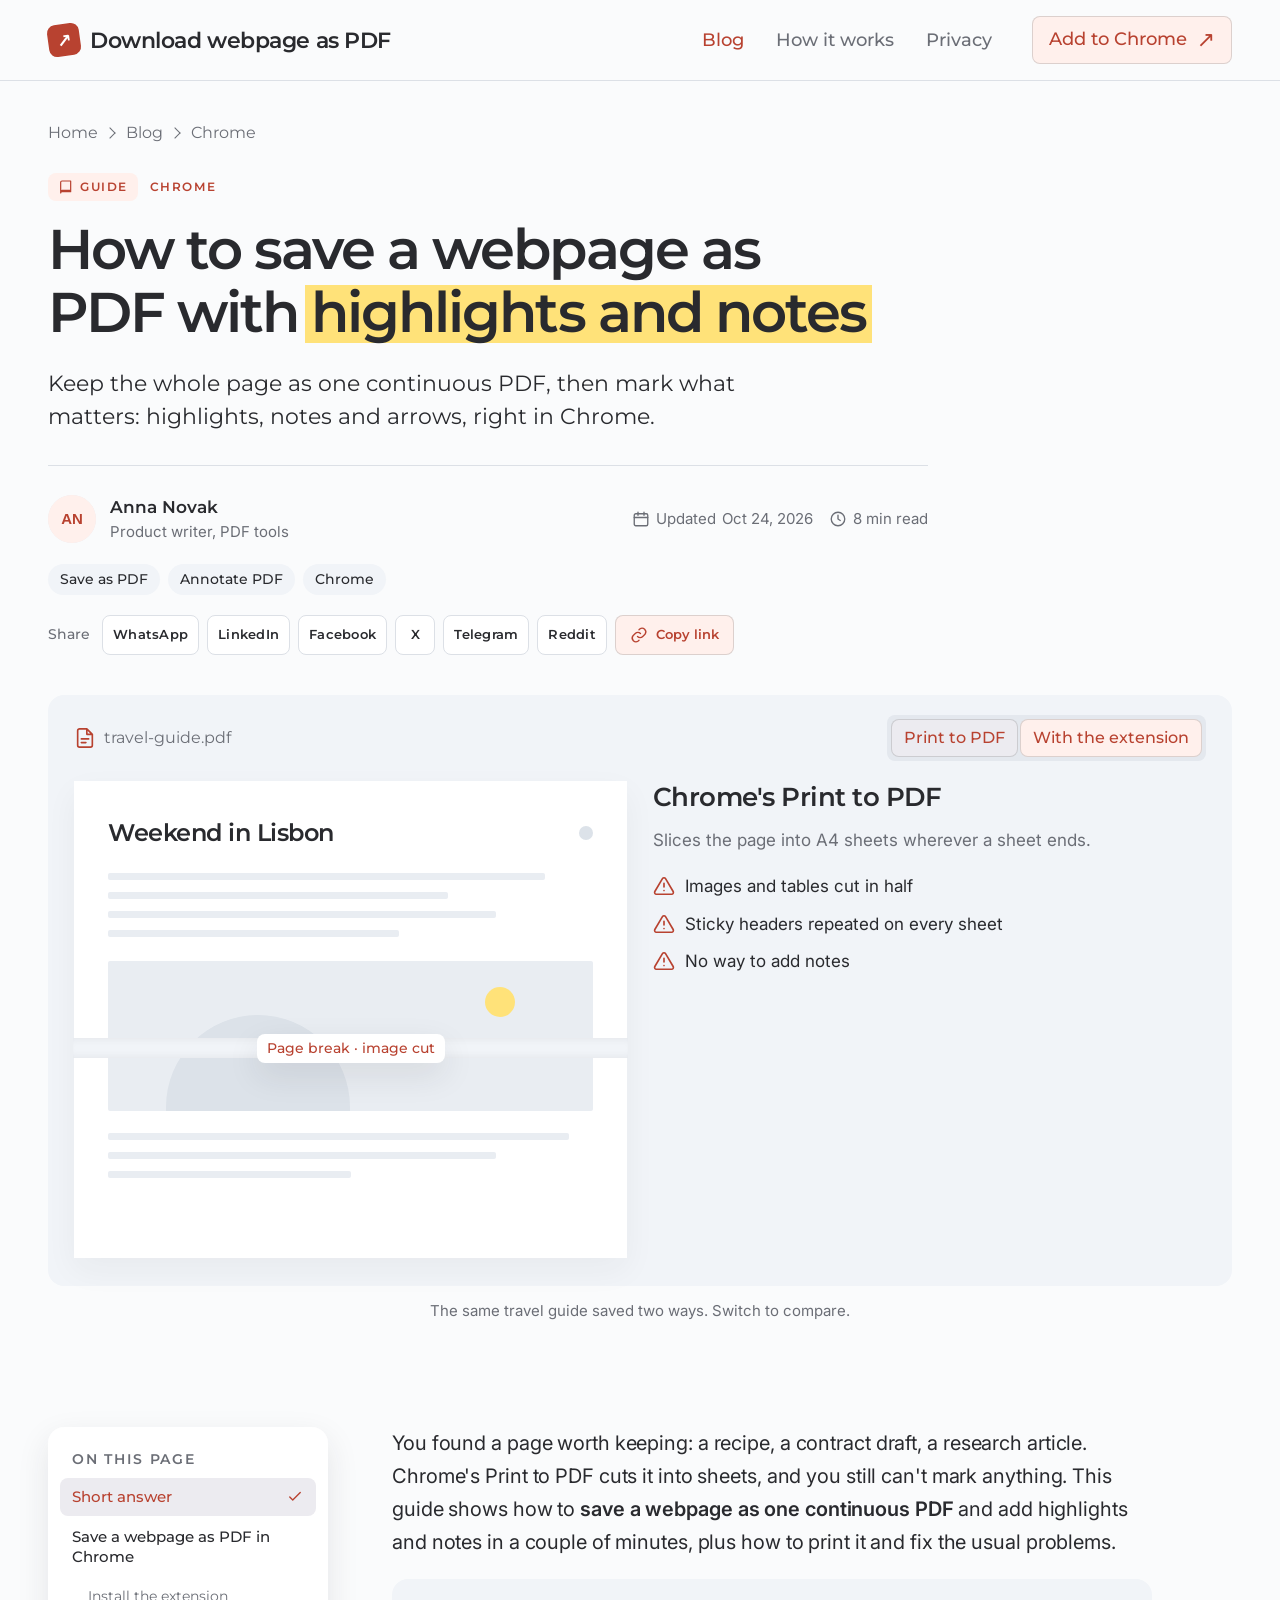
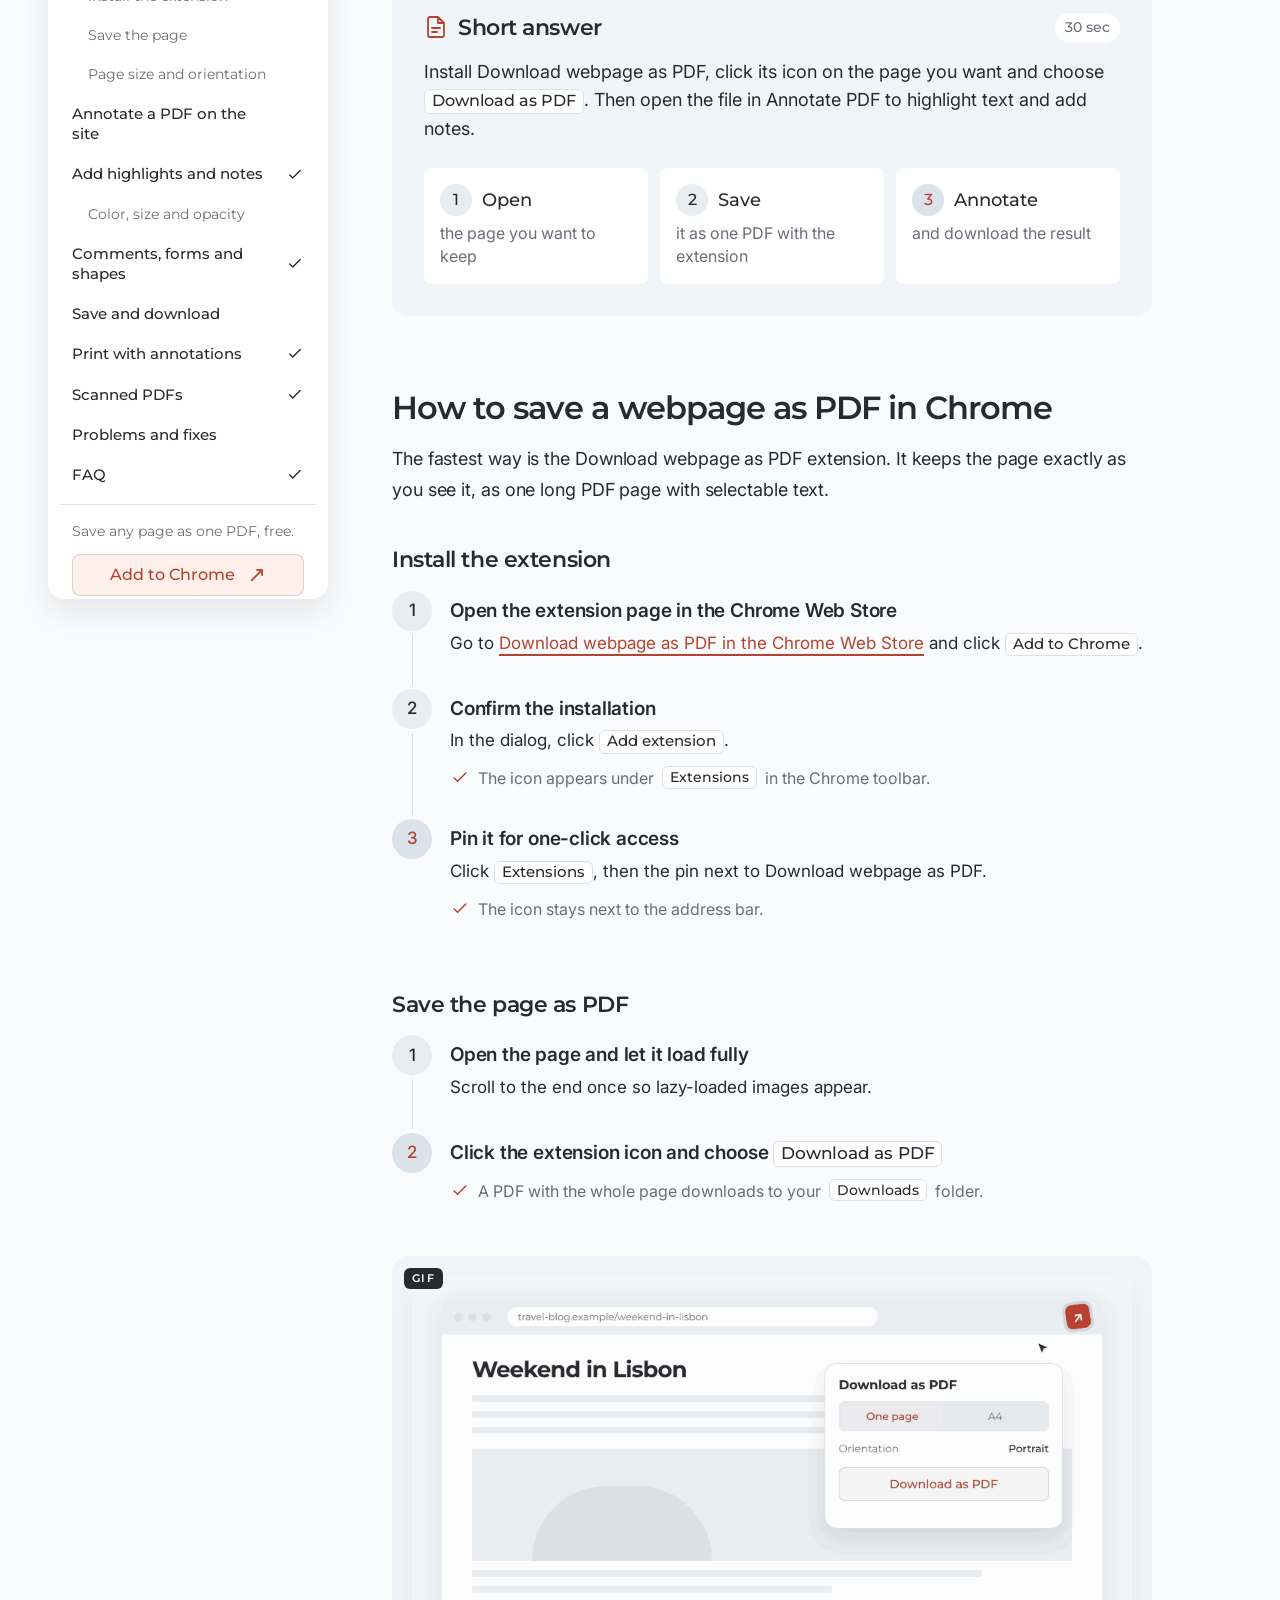
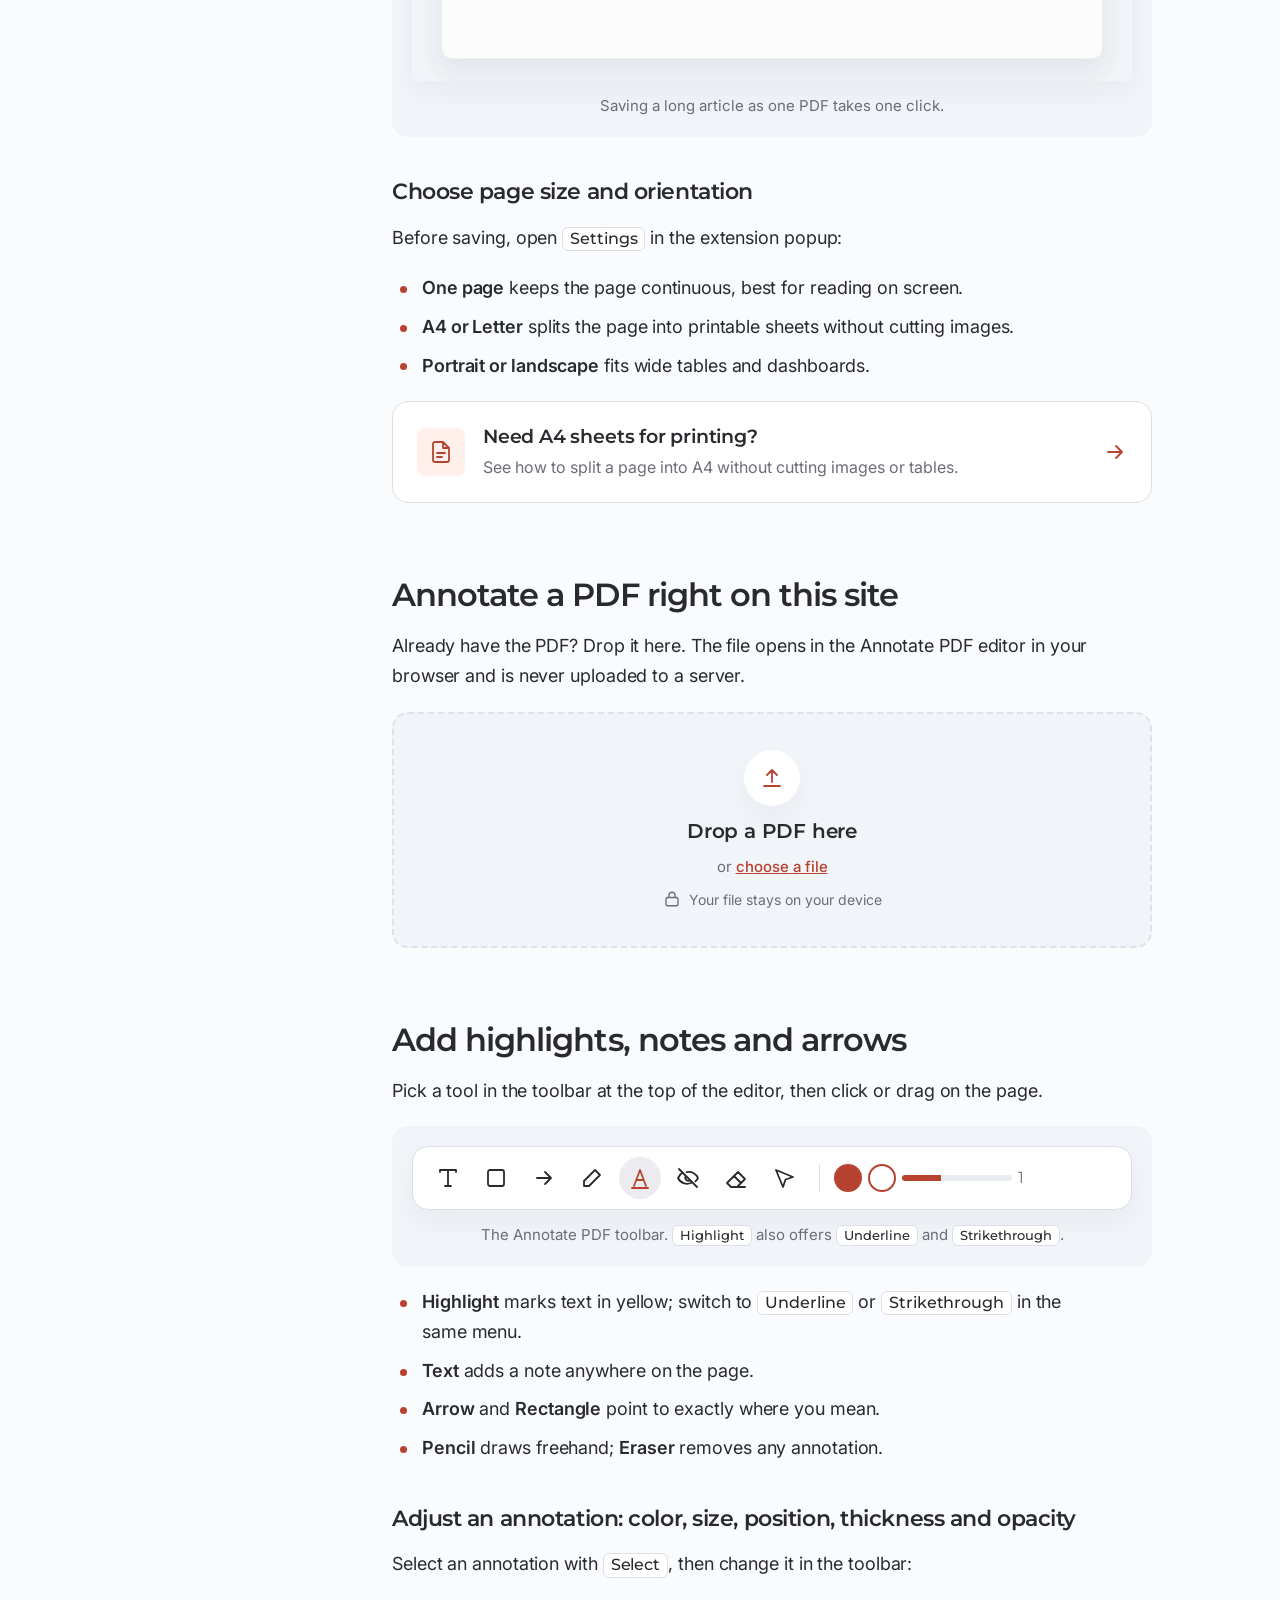
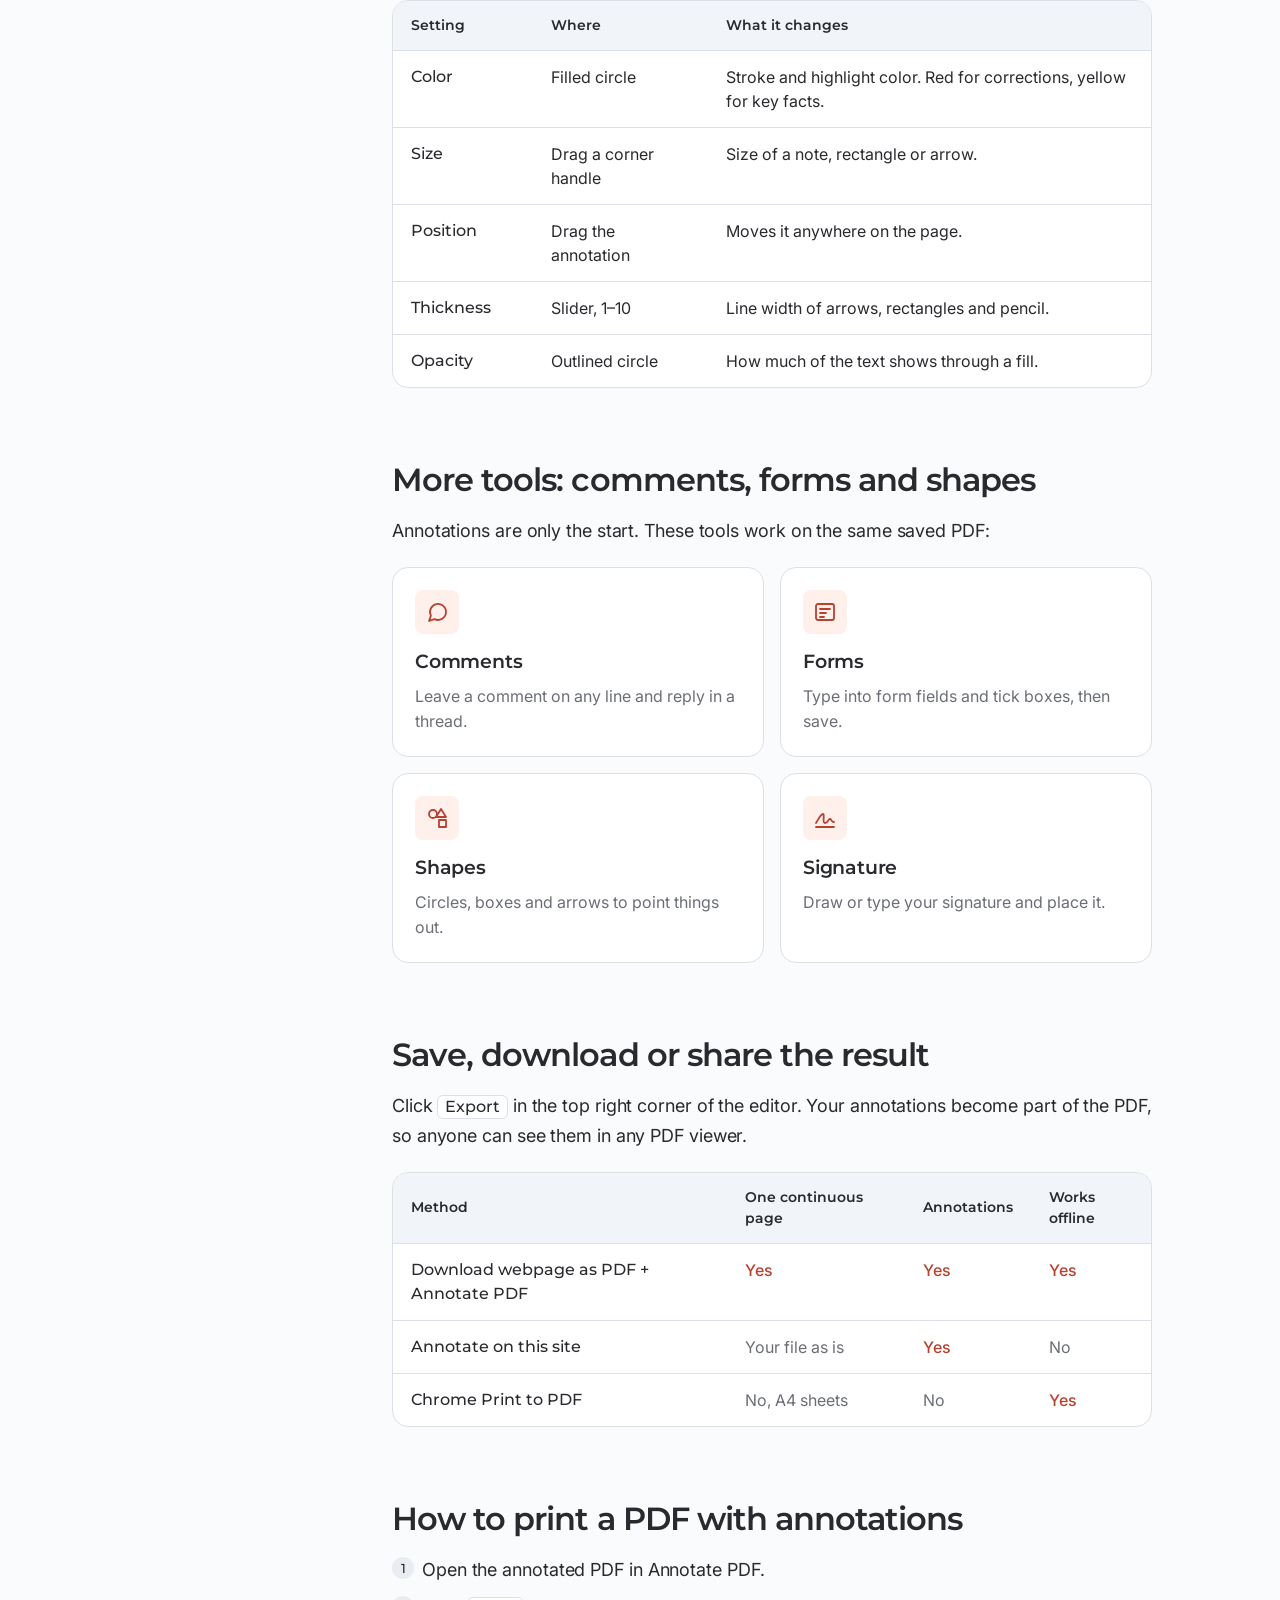
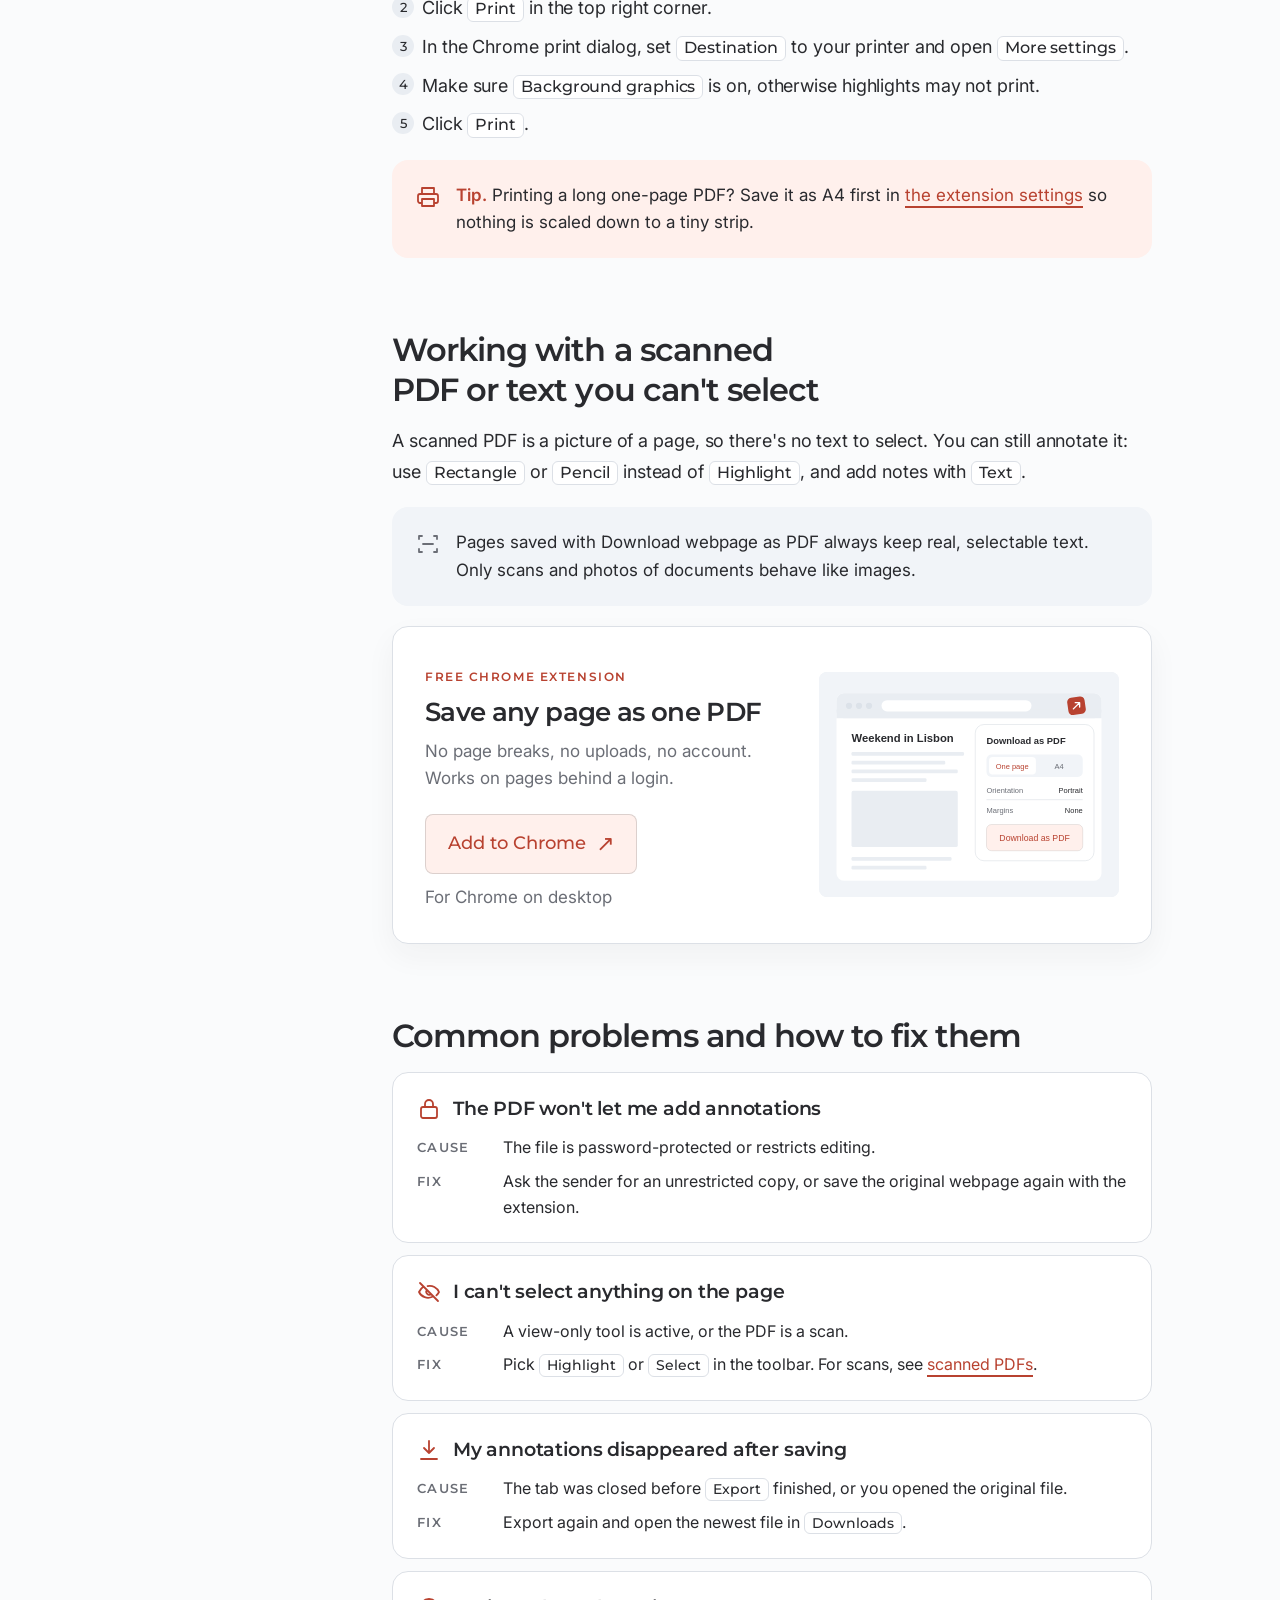
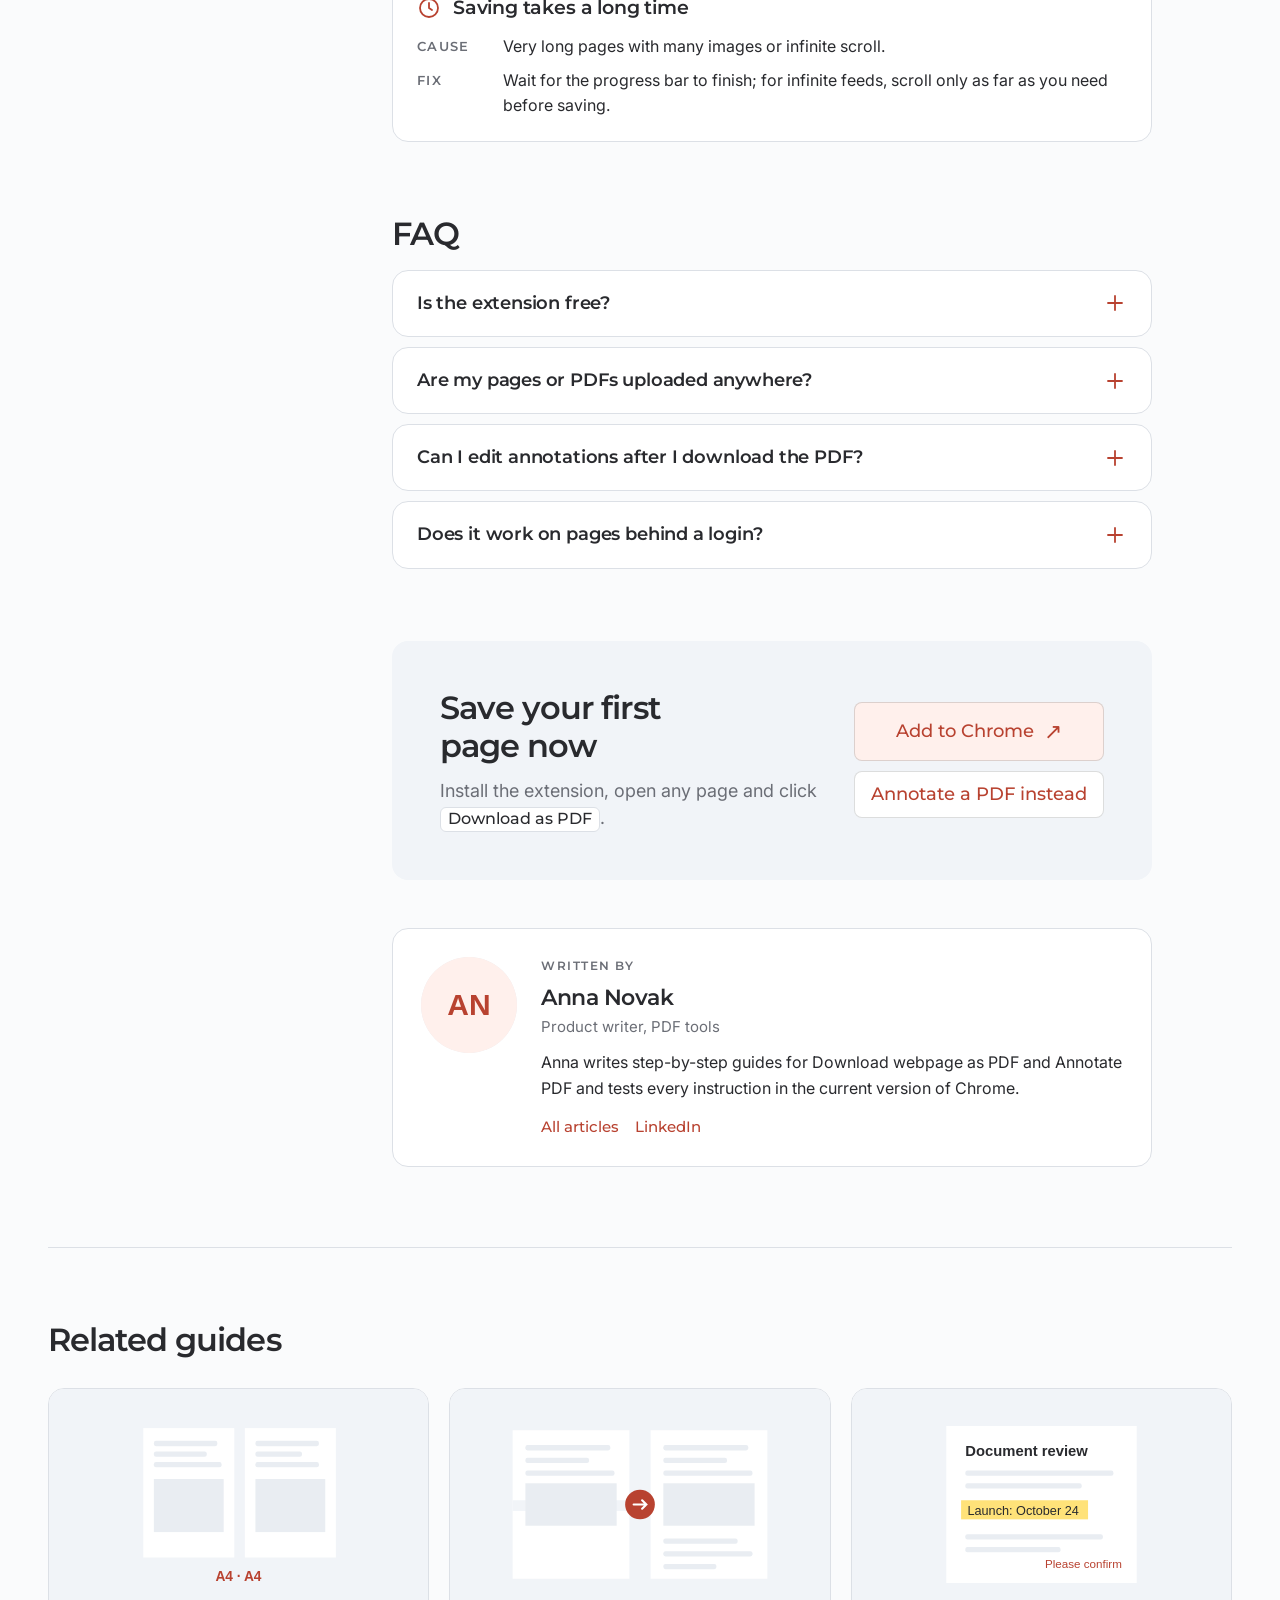
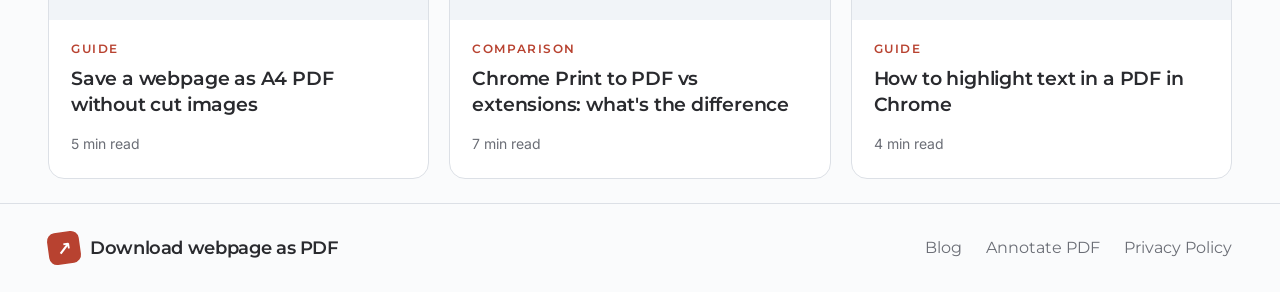
==== commit c3f026f1: "Remove previous and next navigation from article template" ====
--- a/article-template/index.html
+++ b/article-template/index.html
@@ -429,10 +429,6 @@
     </div>
   </section>
 
-  <nav class="pager wrap" aria-label="More articles">
-    <a class="prev" role="link" aria-disabled="true" title="Example content"><small><svg class="i"><use href="#i-left"/></svg>Previous article</small><b>Save a webpage as A4 PDF without cut images</b></a>
-    <a class="next" role="link" aria-disabled="true" title="Example content"><small>Next article<svg class="i"><use href="#i-right"/></svg></small><b>How to highlight text in a PDF in Chrome</b></a>
-  </nav>
 </main>
 
 <footer class="site-footer">
--- a/assets/editorial/css/article.css
+++ b/assets/editorial/css/article.css
@@ -305,14 +305,6 @@
 .rel-type{font-size:12px;font-weight:600;letter-spacing:.13em;text-transform:uppercase;color:var(--accent)}
 .rel-title{font-size:19px;font-weight:600;letter-spacing:-.01em;line-height:1.35}
 .rel-meta{margin-top:auto;padding-top:8px;font-family:var(--font-text);font-size:14px;color:var(--muted)}
-
-.pager{display:grid;grid-template-columns:1fr 1fr;gap:20px;padding:24px 0 80px}
-.pager a{display:flex;flex-direction:column;gap:6px;padding:22px 24px;border-radius:var(--radius-lg);background:var(--paper);border:1px solid var(--border);text-decoration:none;transition:border-color 160ms}
-.pager a:hover{border-color:var(--accent)}
-.pager .next{text-align:right;align-items:flex-end}
-.pager small{display:flex;align-items:center;gap:6px;font-size:14px;font-weight:500;color:var(--accent)}
-.pager small svg.i{width:18px;height:18px}
-.pager b{font-size:18px;font-weight:600;letter-spacing:-.01em;line-height:1.35}
 
 .site-footer{border-top:1px solid var(--border)}
 .site-footer .wrap{display:flex;justify-content:space-between;align-items:center;gap:20px;padding:28px 0;flex-wrap:wrap}
@@ -375,8 +367,6 @@
   .final h2{font-size:26px}
   .author-card{grid-template-columns:1fr;padding:22px}
   .related-grid{grid-template-columns:1fr}
-  .pager{grid-template-columns:1fr}
-  .pager .next{text-align:left;align-items:flex-start}
   .issue dl{grid-template-columns:1fr;gap:2px}
   .issue dd+dt{margin-top:8px}
   .callout{align-items:flex-start;padding:18px}
@@ -384,6 +374,6 @@
   .toolbar .slider{width:70px}
 }
 @media (prefers-reduced-motion:reduce){*,*::before,*::after{transition:none!important;animation:none!important}html{scroll-behavior:auto}}
-@media print{.site-header,.share,.toc,.final,.related,.pager,.site-footer,.promo,.drop{display:none!important}.body{display:block}}
+@media print{.site-header,.share,.toc,.final,.related,.site-footer,.promo,.drop{display:none!important}.body{display:block}}
 .author-card-bio,.final p,.cover-copy li{font-family:var(--font-text)}
 .promo .promo-eyebrow{font-size:12px!important;line-height:1.4!important;color:var(--accent)!important;font-family:var(--font-sans)}
